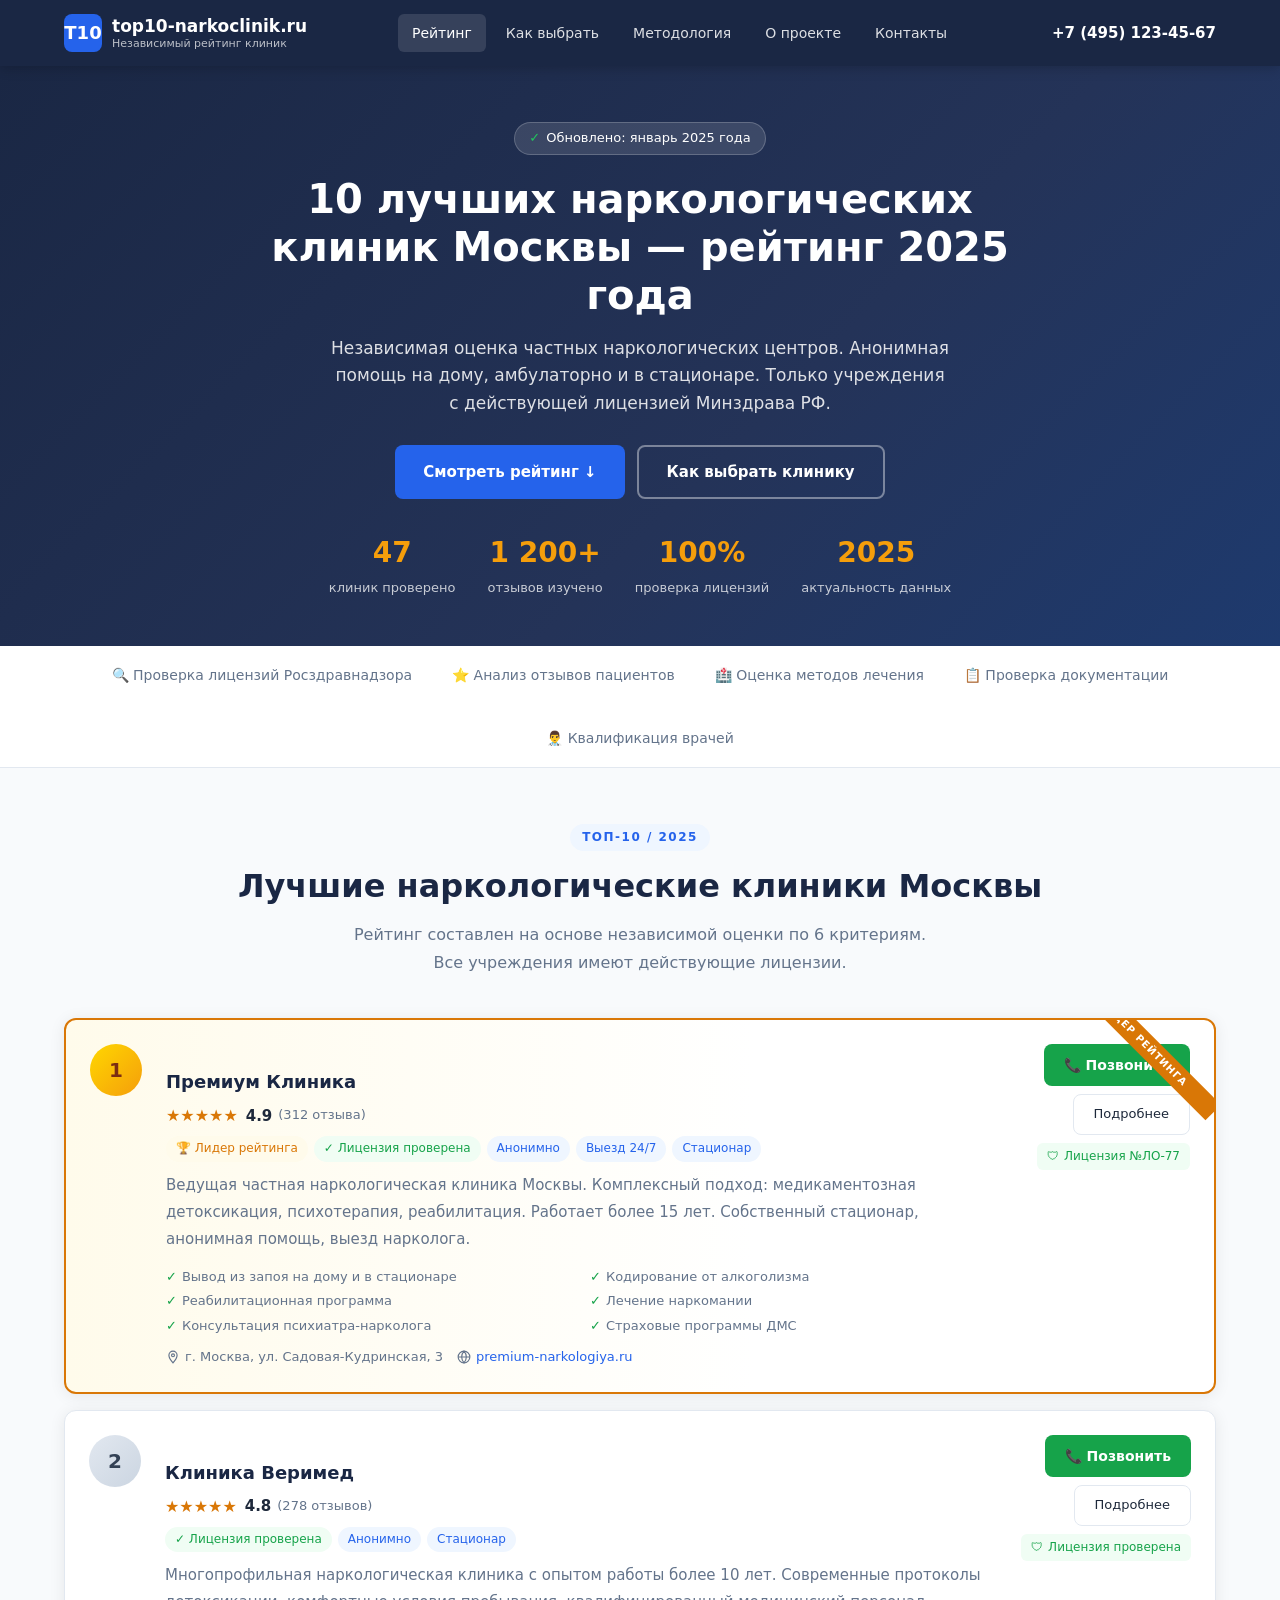
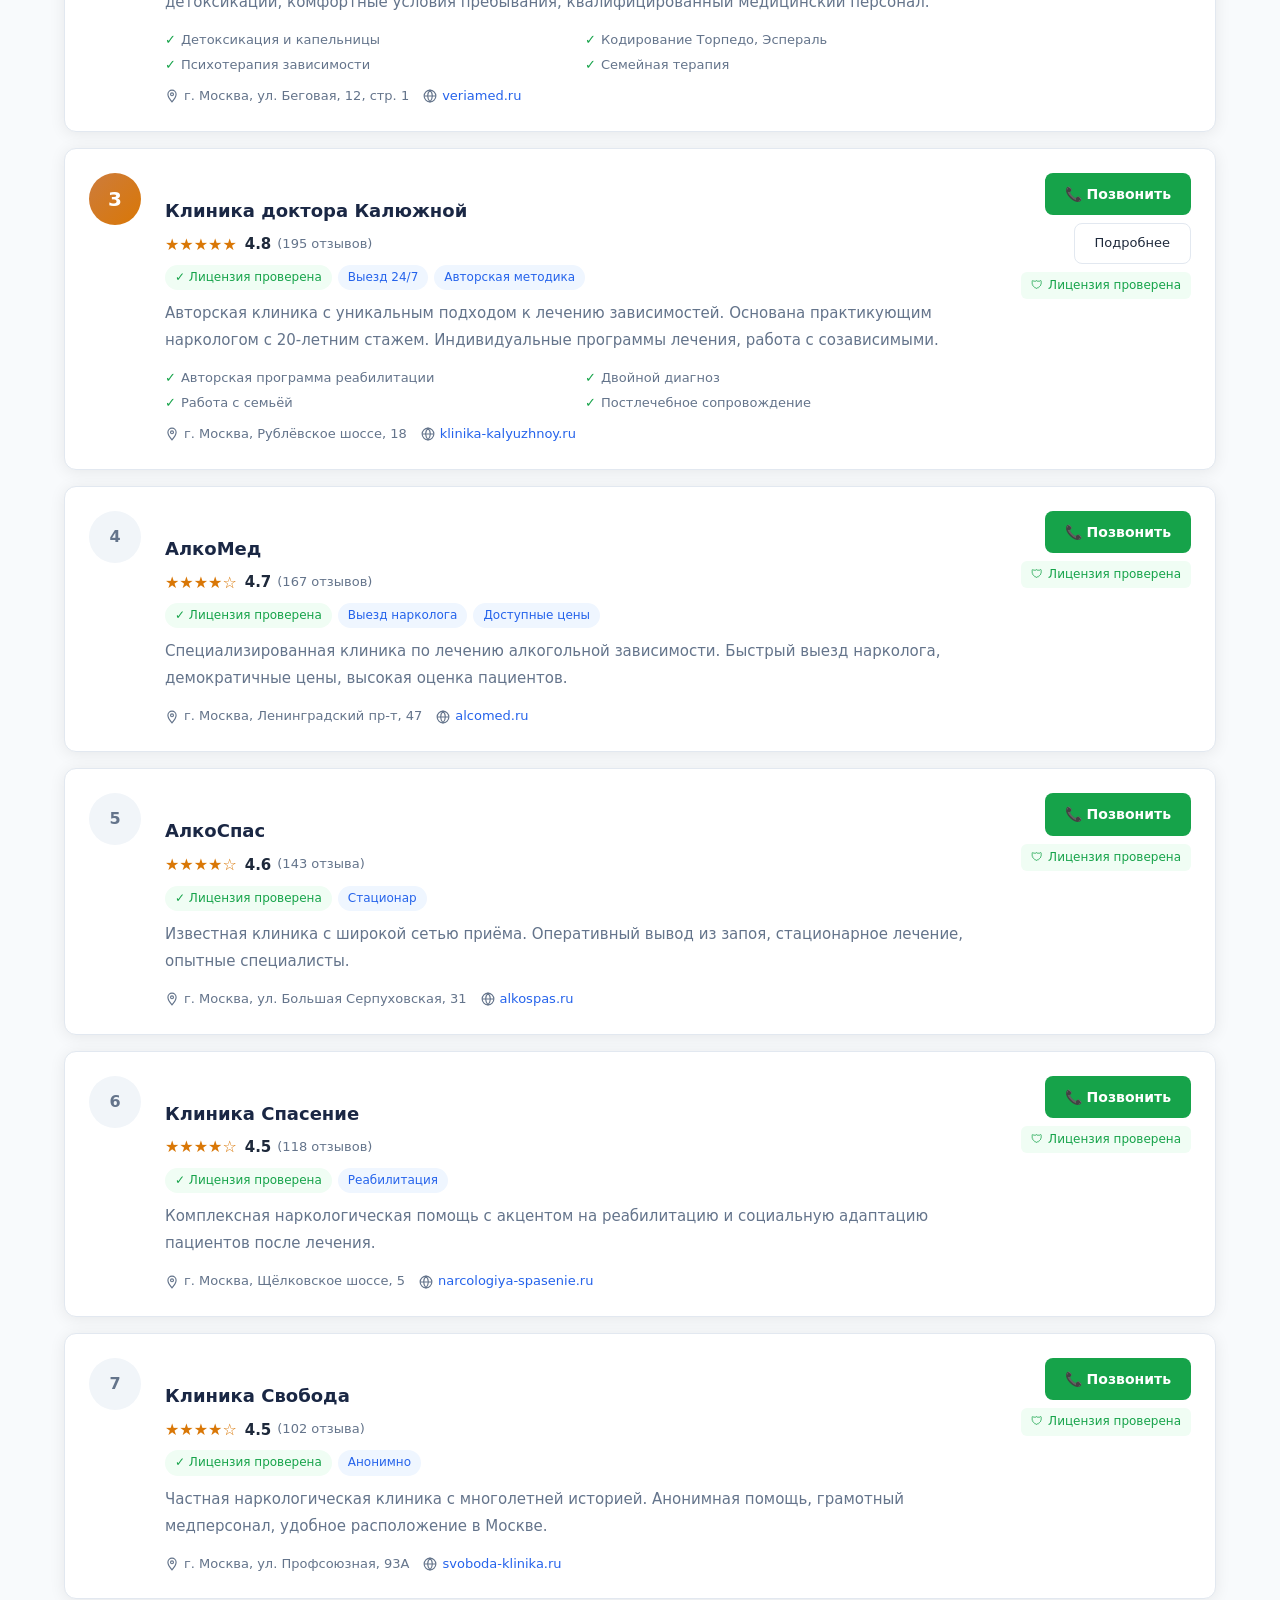
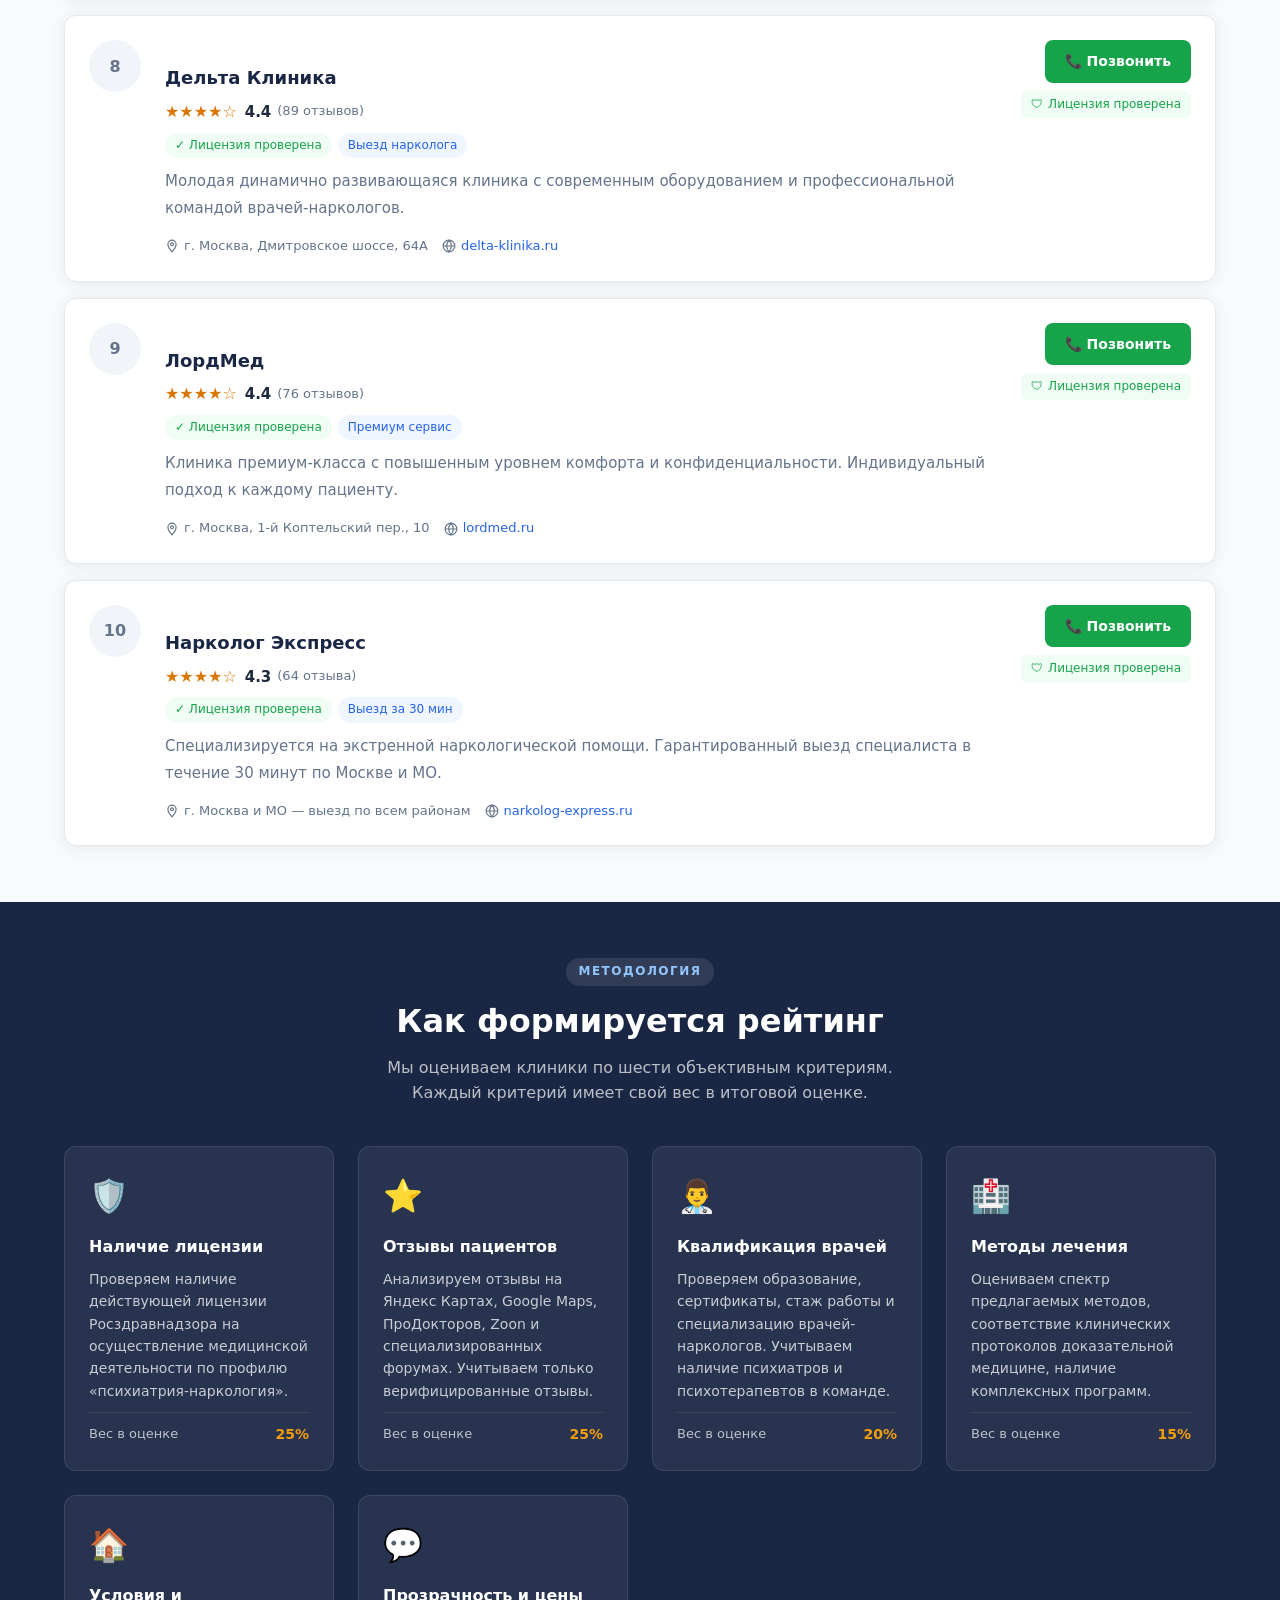
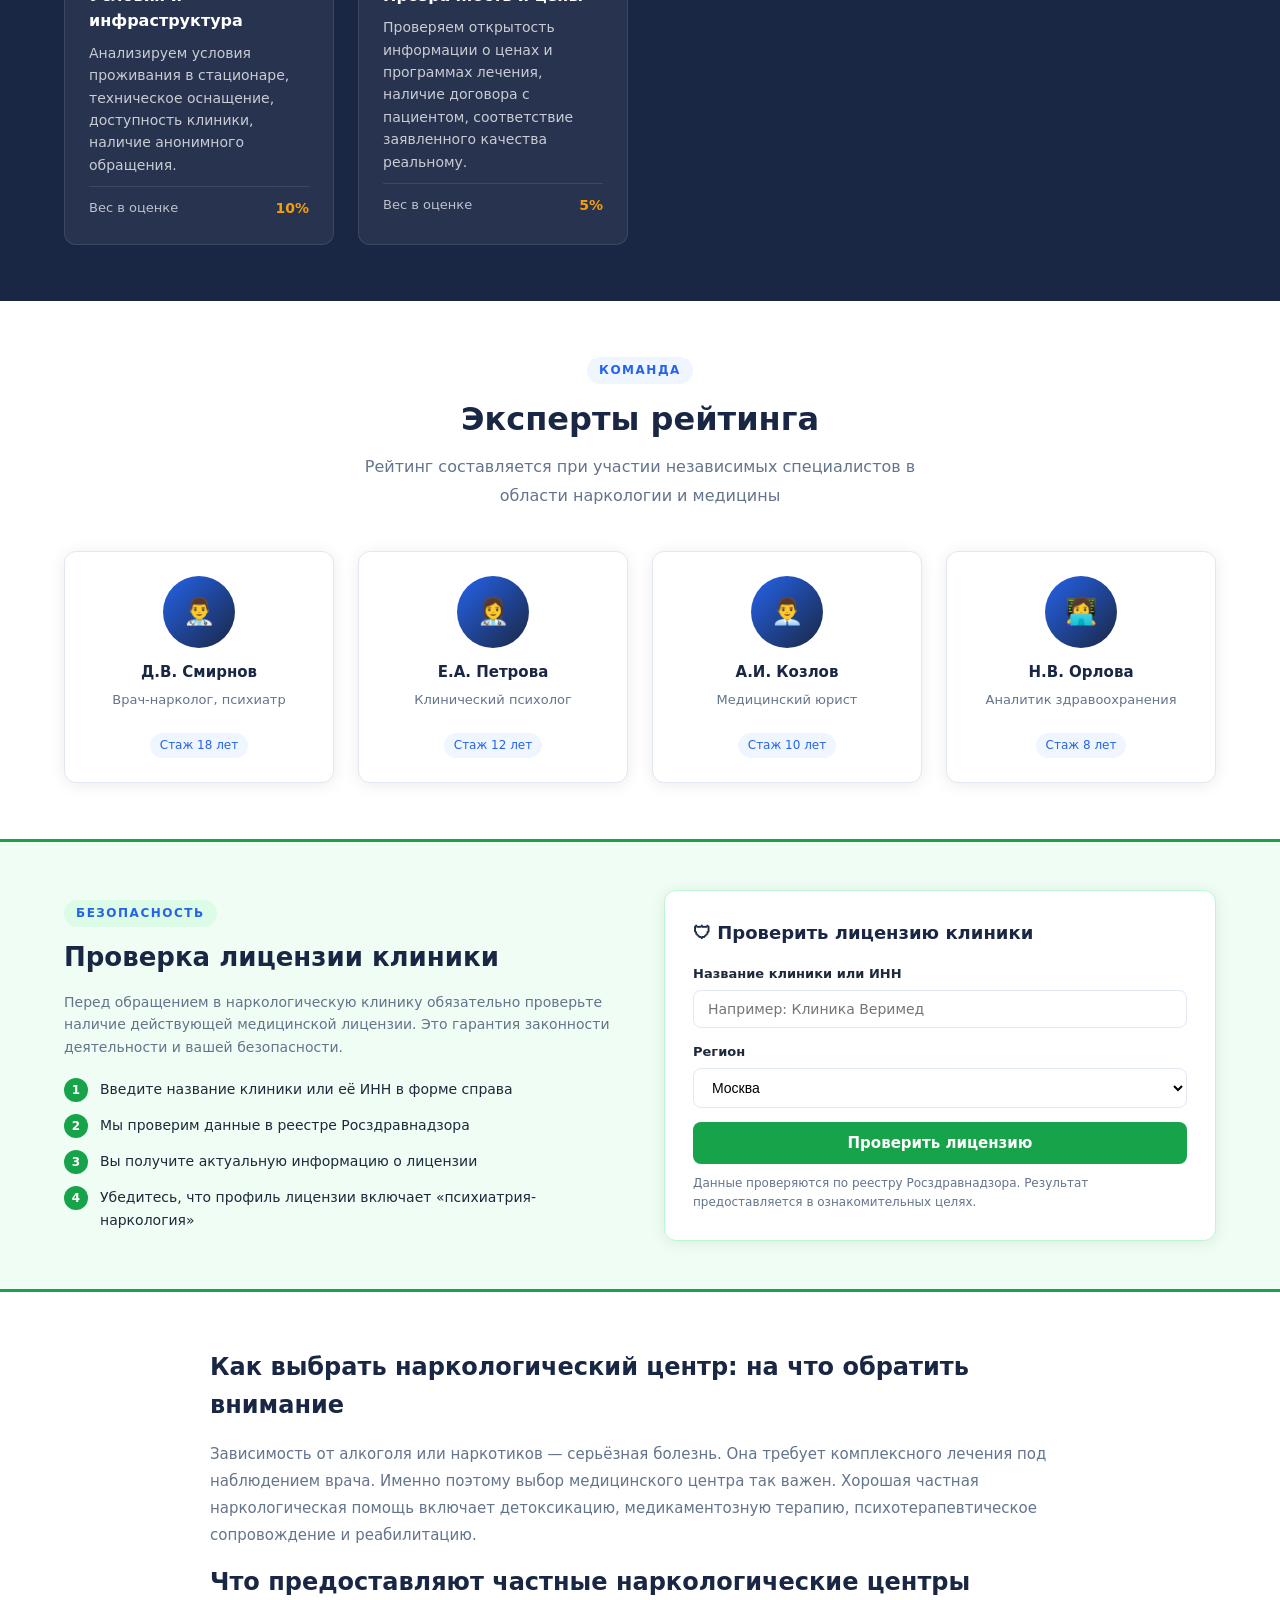
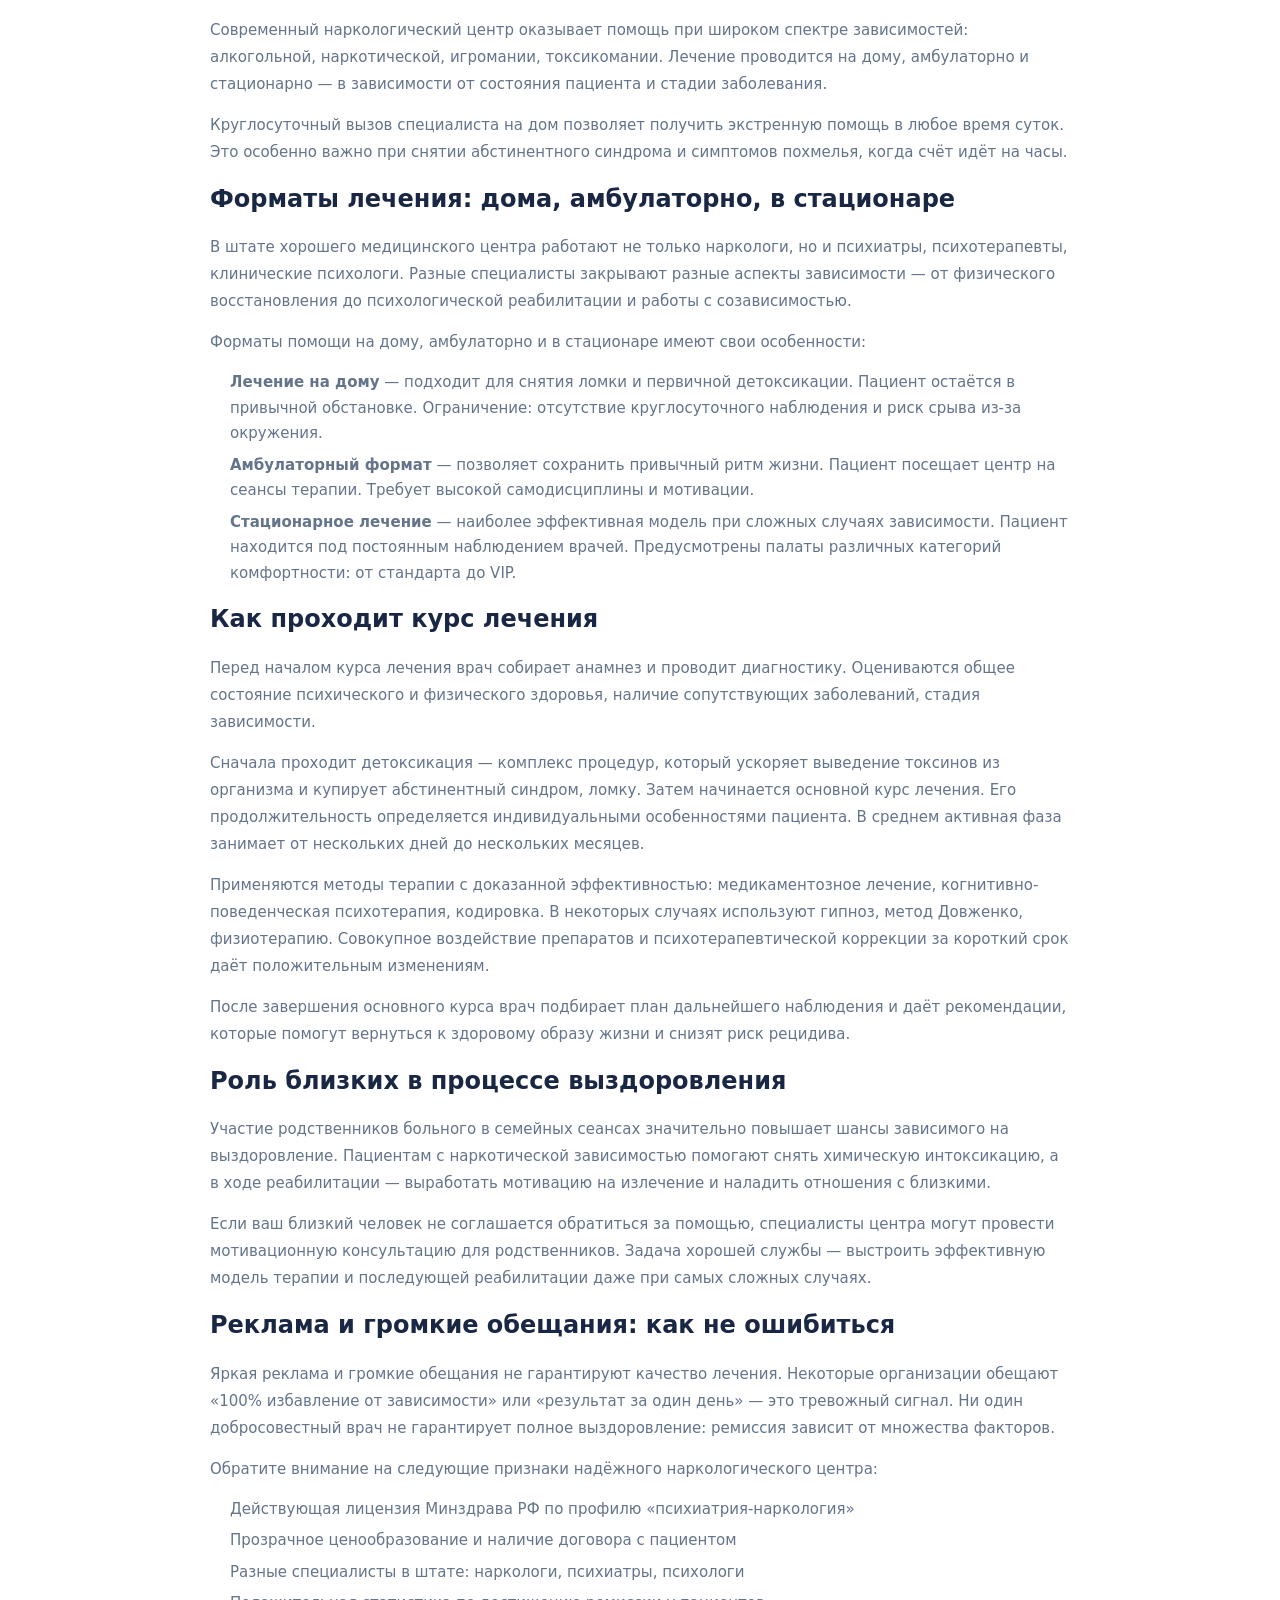
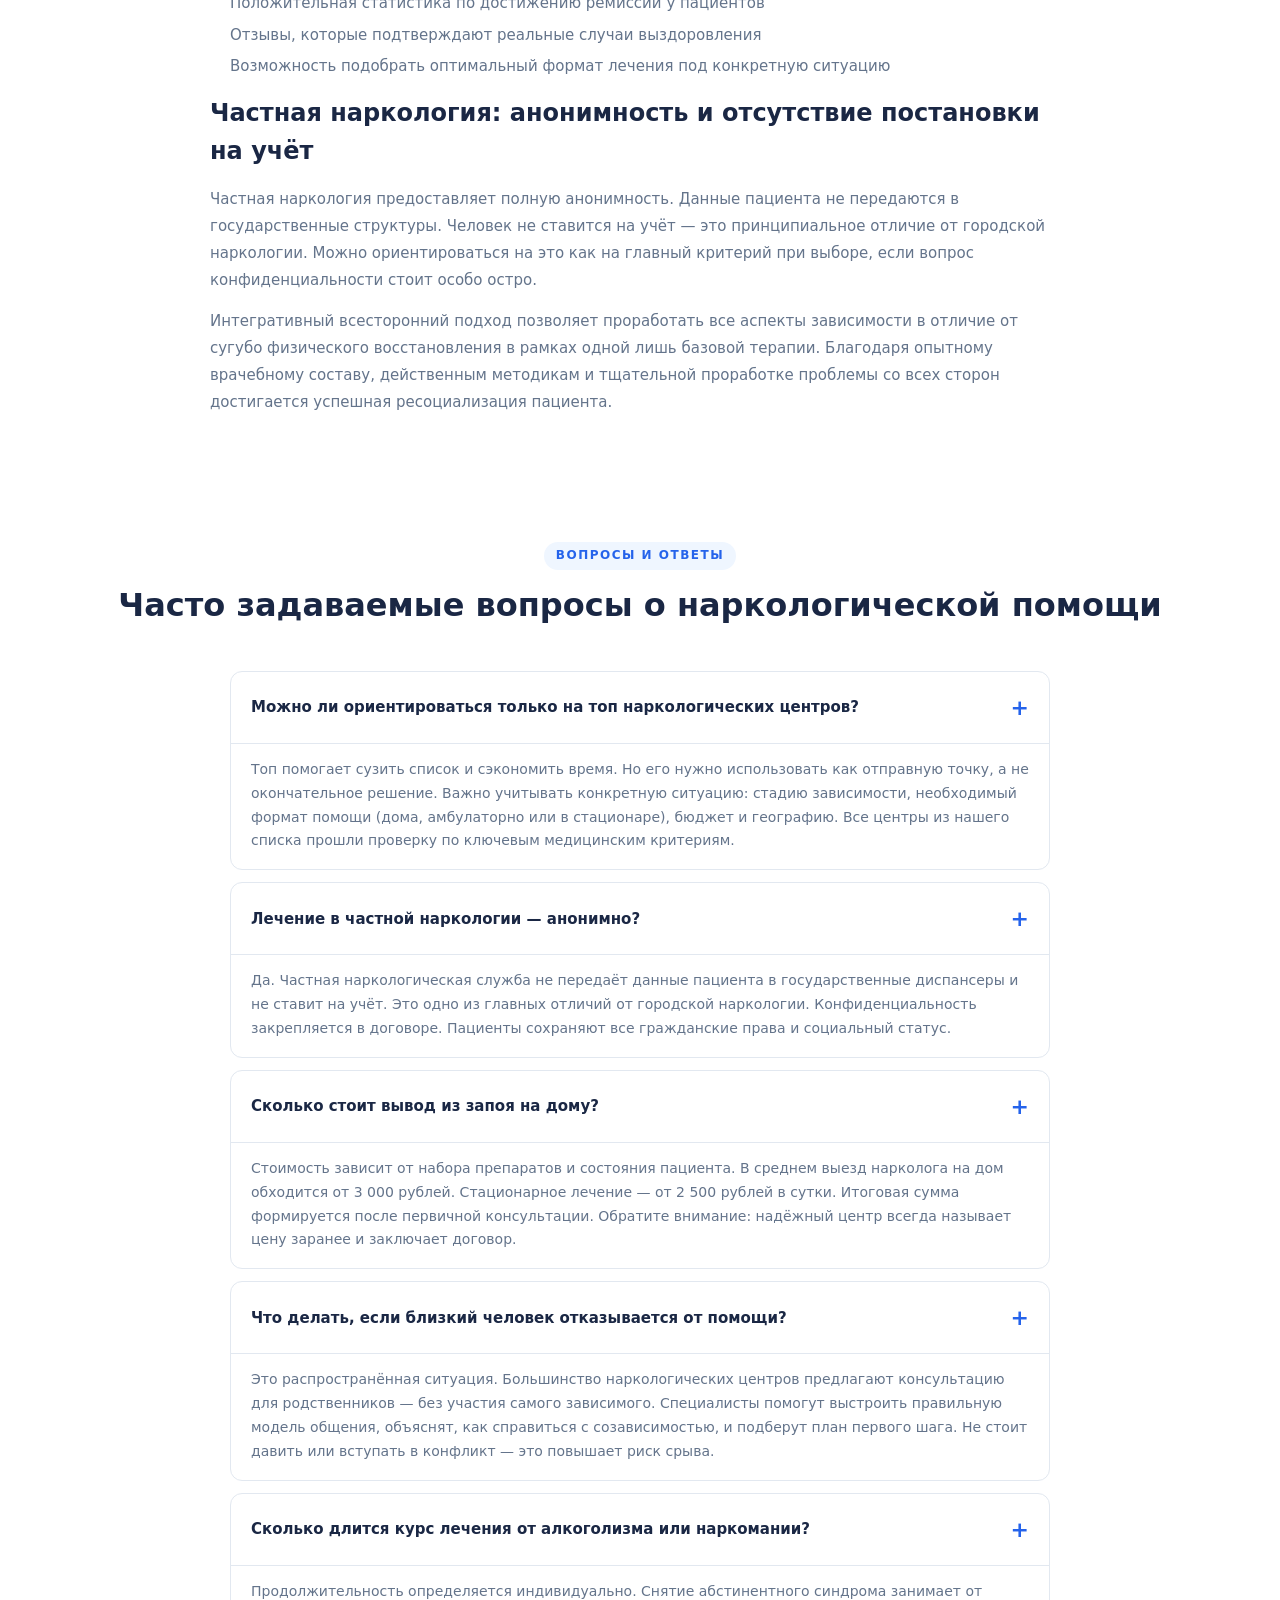
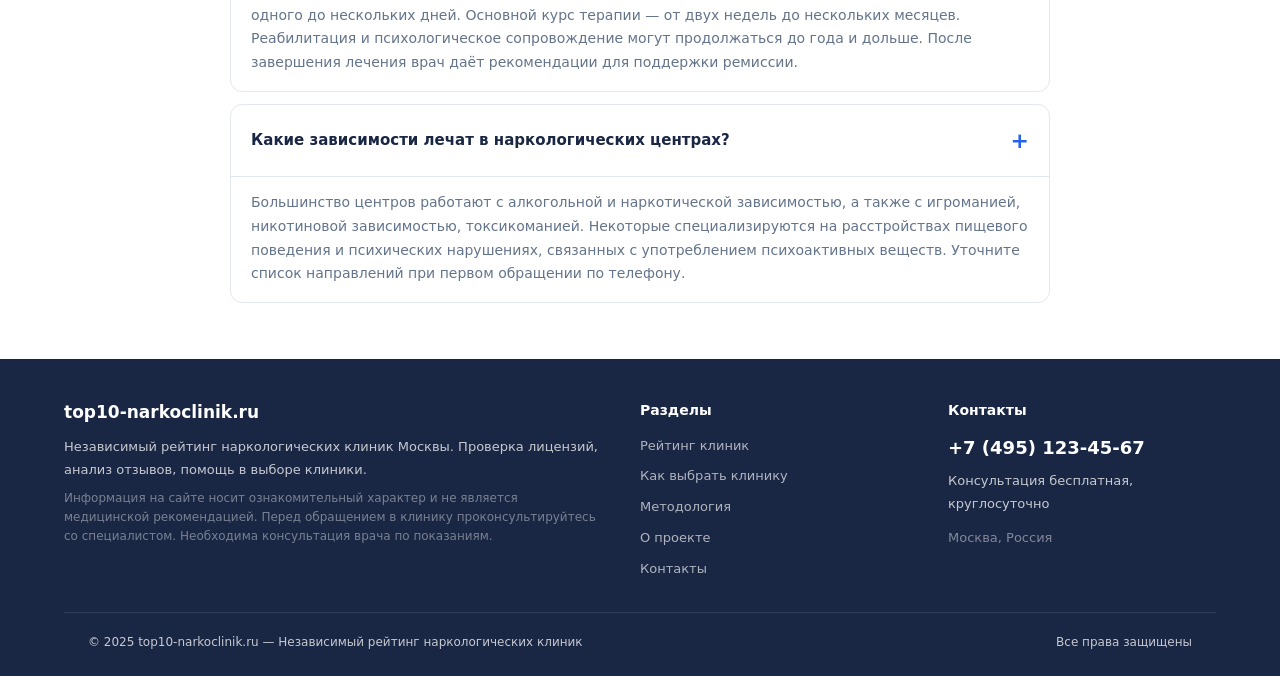
==== index.html @ 1f729e46 "first commit" ====
<!DOCTYPE html>
<html lang="ru">
<head>
<meta charset="UTF-8">
<meta name="viewport" content="width=device-width, initial-scale=1.0">
<title>ТОП-10 лучших наркологических клиник Москвы 2025 — рейтинг, цены, отзывы, телефоны</title>
<meta name="description" content="Клиник Москвы для лечения зависимости — в нашем топе только проверенные наркологические центры 2025 года. Рейтинг с ценами, адресами, отзывами пациентов. Анонимная помощь круглосуточно.">
<meta name="keywords" content="лучшие наркологические клиники, рейтинг наркологических клиник, лучшие клиники лечения алкоголизма, лучшие частные наркологии, лучшие реабилитационные центры">
<link rel="canonical" href="https://top10-narkoclinik.ru/">
<link rel="stylesheet" href="./style/style.css">
<script type="application/ld+json">
{
  "@context": "https://schema.org",
  "@type": "ItemList",
  "name": "ТОП-10 наркологических клиник Москвы",
  "description": "Независимый рейтинг лучших наркологических клиник Москвы 2025 года",
  "numberOfItems": 10,
  "itemListElement": [
    {"@type": "ListItem","position": 1,"name": "Премиум Клиника","url": "https://top10-narkoclinik.ru/"},
    {"@type": "ListItem","position": 2,"name": "Клиника Веримед","url": "https://veriamed.ru/"},
    {"@type": "ListItem","position": 3,"name": "Клиника доктора Калюжной","url": "https://top10-narkoclinik.ru/"}
  ]
}
</script>
<style>
  :root {
    --navy: #1a2744;
    --navy-light: #243358;
    --blue: #2563eb;
    --blue-light: #3b82f6;
    --accent: #16a34a;
    --accent-light: #22c55e;
    --gold: #d97706;
    --gold-light: #f59e0b;
    --bg: #f8fafc;
    --bg-card: #ffffff;
    --text: #1e293b;
    --text-muted: #64748b;
    --border: #e2e8f0;
    --radius: 12px;
    --shadow: 0 2px 16px rgba(0,0,0,0.08);
    --shadow-hover: 0 8px 32px rgba(37,99,235,0.15);
  }
  *, *::before, *::after { box-sizing: border-box; margin: 0; padding: 0; }
  html { scroll-behavior: smooth; }
  body { font-family: 'Segoe UI', system-ui, -apple-system, sans-serif; background: var(--bg); color: var(--text); line-height: 1.6; }

  /* HEADER */
  header { background: var(--navy); color: #fff; padding: 0; position: sticky; top: 0; z-index: 100; box-shadow: 0 2px 12px rgba(0,0,0,0.2); }
  .header-top { display: flex; align-items: center; justify-content: space-between; padding: 14px 24px; max-width: 1200px; margin: 0 auto; }
  .logo { display: flex; align-items: center; gap: 10px; text-decoration: none; color: #fff; }
  .logo-icon { width: 38px; height: 38px; background: var(--blue); border-radius: 8px; display: flex; align-items: center; justify-content: center; font-weight: 800; font-size: 18px; }
  .logo-text { font-size: 17px; font-weight: 700; line-height: 1.2; }
  .logo-text span { display: block; font-size: 11px; font-weight: 400; opacity: 0.7; }
  nav { display: flex; gap: 6px; }
  nav a { color: rgba(255,255,255,0.85); text-decoration: none; padding: 8px 14px; border-radius: 6px; font-size: 14px; transition: background 0.2s; }
  nav a:hover, nav a.active { background: rgba(255,255,255,0.12); color: #fff; }
  .header-phone { color: #fff; font-weight: 600; font-size: 15px; text-decoration: none; }
  .header-phone:hover { color: var(--gold-light); }

  /* HERO */
  .hero { background: linear-gradient(135deg, var(--navy) 0%, var(--navy-light) 60%, #1e3a6e 100%); color: #fff; padding: 56px 24px 48px; text-align: center; }
  .hero-inner { max-width: 820px; margin: 0 auto; }
  .hero-badge { display: inline-flex; align-items: center; gap: 6px; background: rgba(255,255,255,0.12); border: 1px solid rgba(255,255,255,0.2); border-radius: 20px; padding: 5px 14px; font-size: 13px; margin-bottom: 20px; }
  .hero-badge::before { content: '✓'; color: var(--accent-light); font-weight: 700; }
  h1 { font-size: clamp(24px, 4vw, 40px); font-weight: 800; line-height: 1.2; margin-bottom: 16px; }
  .hero-sub { font-size: 17px; opacity: 0.85; max-width: 620px; margin: 0 auto 28px; }
  .hero-stats { display: flex; justify-content: center; gap: 32px; flex-wrap: wrap; margin-top: 32px; }
  .hero-stat { text-align: center; }
  .hero-stat strong { display: block; font-size: 28px; font-weight: 800; color: var(--gold-light); }
  .hero-stat span { font-size: 13px; opacity: 0.75; }
  .btn { display: inline-flex; align-items: center; gap: 8px; padding: 13px 28px; border-radius: 8px; font-weight: 600; font-size: 15px; text-decoration: none; transition: all 0.2s; cursor: pointer; border: none; }
  .btn-primary { background: var(--blue); color: #fff; }
  .btn-primary:hover { background: var(--blue-light); transform: translateY(-1px); box-shadow: var(--shadow-hover); }
  .btn-outline { background: transparent; color: #fff; border: 2px solid rgba(255,255,255,0.4); }
  .btn-outline:hover { border-color: #fff; background: rgba(255,255,255,0.08); }

  /* CONTAINER */
  .container { max-width: 1200px; margin: 0 auto; padding: 0 24px; }

  /* METHODOLOGY STRIP */
  .method-strip { background: #fff; border-bottom: 1px solid var(--border); padding: 18px 0; }
  .method-items { display: flex; justify-content: center; gap: 40px; flex-wrap: wrap; }
  .method-item { display: flex; align-items: center; gap: 10px; font-size: 14px; color: var(--text-muted); }
  .method-item i { font-size: 20px; }

  /* SECTION TITLES */
  .section { padding: 56px 0; }
  .section-header { text-align: center; margin-bottom: 40px; }
  .section-header h2 { font-size: clamp(22px, 3vw, 32px); font-weight: 800; color: var(--navy); margin-bottom: 8px; }
  .section-header p { color: var(--text-muted); font-size: 16px; max-width: 580px; margin: 0 auto; }
  .eyebrow { display: inline-block; font-size: 12px; font-weight: 700; text-transform: uppercase; letter-spacing: 1.5px; color: var(--blue); background: #eff6ff; padding: 4px 12px; border-radius: 20px; margin-bottom: 10px; }

  /* RATING CARDS */
  .rating-list { display: flex; flex-direction: column; gap: 16px; }
  .clinic-card { background: var(--bg-card); border: 1px solid var(--border); border-radius: var(--radius); padding: 24px; display: grid; grid-template-columns: 56px 1fr auto; gap: 20px; align-items: start; box-shadow: var(--shadow); transition: all 0.25s; position: relative; overflow: hidden; }
  .clinic-card:hover { box-shadow: var(--shadow-hover); transform: translateY(-2px); border-color: #bfdbfe; }
  .clinic-card.top1 { border-color: var(--gold); border-width: 2px; background: linear-gradient(to right, #fffbeb 0%, #fff 60%); }
  .clinic-card.top1::before { content: 'ЛИДЕР РЕЙТИНГА'; position: absolute; top: 12px; right: -28px; background: var(--gold); color: #fff; font-size: 10px; font-weight: 700; padding: 3px 40px; transform: rotate(45deg); letter-spacing: 1px; }
  .rank-badge { width: 52px; height: 52px; border-radius: 50%; display: flex; align-items: center; justify-content: center; font-size: 20px; font-weight: 800; flex-shrink: 0; }
  .rank-1 { background: linear-gradient(135deg, #ffd700, #f59e0b); color: #7c2d12; }
  .rank-2 { background: linear-gradient(135deg, #e2e8f0, #cbd5e1); color: #334155; }
  .rank-3 { background: linear-gradient(135deg, #cd7c3c, #d97706); color: #fff; }
  .rank-other { background: #f1f5f9; color: var(--text-muted); font-size: 16px; }
  .clinic-info h3 { font-size: 18px; font-weight: 700; color: var(--navy); margin-bottom: 6px; }
  .clinic-info h3 a { color: inherit; text-decoration: none; }
  .clinic-info h3 a:hover { color: var(--blue); }
  .stars { display: flex; gap: 2px; align-items: center; margin-bottom: 8px; }
  .stars .s { color: var(--gold); font-size: 16px; }
  .stars .score { font-weight: 700; font-size: 15px; color: var(--text); margin-left: 6px; }
  .stars .cnt { font-size: 13px; color: var(--text-muted); margin-left: 4px; }
  .tags { display: flex; flex-wrap: wrap; gap: 6px; margin-bottom: 10px; }
  .tag { font-size: 12px; padding: 3px 10px; border-radius: 20px; background: #eff6ff; color: var(--blue); font-weight: 500; }
  .tag.green { background: #f0fdf4; color: var(--accent); }
  .tag.gold { background: #fffbeb; color: var(--gold); }
  .clinic-desc { font-size: 14px; color: var(--text-muted); line-height: 1.6; }
  .clinic-features { display: grid; grid-template-columns: 1fr 1fr; gap: 4px; margin-top: 10px; }
  .clinic-feature { font-size: 13px; color: var(--text-muted); display: flex; align-items: center; gap: 5px; }
  .clinic-feature::before { content: '✓'; color: var(--accent); font-weight: 700; flex-shrink: 0; }
  .clinic-meta { display: flex; flex-wrap: wrap; gap: 14px; margin-top: 10px; }
  .clinic-meta-item { display: flex; align-items: center; gap: 5px; font-size: 13px; color: var(--text-muted); }
  .clinic-meta-item svg { flex-shrink: 0; }
  .clinic-meta-item a { color: var(--blue); text-decoration: none; font-weight: 500; }
  .clinic-meta-item a:hover { text-decoration: underline; }
  .clinic-actions { display: flex; flex-direction: column; gap: 8px; align-items: flex-end; min-width: 160px; }
  .btn-call { background: var(--accent); color: #fff; padding: 10px 20px; border-radius: 8px; font-size: 14px; font-weight: 600; text-decoration: none; text-align: center; transition: background 0.2s; }
  .btn-call:hover { background: #15803d; }
  .btn-detail { background: transparent; border: 1px solid var(--border); color: var(--text); padding: 9px 20px; border-radius: 8px; font-size: 13px; text-decoration: none; text-align: center; transition: all 0.2s; }
  .btn-detail:hover { border-color: var(--blue); color: var(--blue); }
  .license-badge { display: flex; align-items: center; gap: 5px; font-size: 12px; color: var(--accent); background: #f0fdf4; padding: 4px 10px; border-radius: 6px; font-weight: 500; }
  .license-badge::before { content: '🛡'; }

  /* METHODOLOGY */
  .method-section { background: var(--navy); color: #fff; padding: 56px 0; }
  .method-grid { display: grid; grid-template-columns: repeat(auto-fit, minmax(220px, 1fr)); gap: 24px; margin-top: 40px; }
  .method-card { background: rgba(255,255,255,0.06); border: 1px solid rgba(255,255,255,0.1); border-radius: var(--radius); padding: 24px; }
  .method-card .icon { font-size: 32px; margin-bottom: 12px; }
  .method-card h4 { font-size: 16px; font-weight: 700; margin-bottom: 8px; }
  .method-card p { font-size: 14px; opacity: 0.75; line-height: 1.6; }
  .method-score { display: flex; justify-content: space-between; align-items: center; margin-top: 10px; padding-top: 10px; border-top: 1px solid rgba(255,255,255,0.1); }
  .method-score span { font-size: 13px; opacity: 0.7; }
  .method-score strong { color: var(--gold-light); }

  /* EXPERTS */
  .experts-grid { display: grid; grid-template-columns: repeat(auto-fit, minmax(200px, 1fr)); gap: 24px; }
  .expert-card { background: #fff; border: 1px solid var(--border); border-radius: var(--radius); padding: 24px; text-align: center; box-shadow: var(--shadow); }
  .expert-avatar { width: 72px; height: 72px; border-radius: 50%; background: linear-gradient(135deg, var(--blue), var(--navy)); display: flex; align-items: center; justify-content: center; font-size: 26px; margin: 0 auto 12px; }
  .expert-card h4 { font-size: 15px; font-weight: 700; color: var(--navy); margin-bottom: 4px; }
  .expert-card p { font-size: 13px; color: var(--text-muted); }
  .expert-card .exp-tag { font-size: 12px; background: #eff6ff; color: var(--blue); padding: 3px 10px; border-radius: 20px; display: inline-block; margin-top: 8px; }

  /* LICENSE CHECK */
  .license-section { background: #f0fdf4; border-top: 3px solid var(--accent); border-bottom: 3px solid var(--accent); padding: 48px 0; }
  .license-inner { display: grid; grid-template-columns: 1fr 1fr; gap: 48px; align-items: center; }
  .license-text h2 { font-size: 26px; font-weight: 800; color: var(--navy); margin-bottom: 12px; }
  .license-text p { color: var(--text-muted); margin-bottom: 20px; }
  .license-steps { list-style: none; display: flex; flex-direction: column; gap: 12px; }
  .license-steps li { display: flex; align-items: flex-start; gap: 12px; font-size: 14px; }
  .license-steps li::before { content: attr(data-n); background: var(--accent); color: #fff; width: 24px; height: 24px; border-radius: 50%; display: flex; align-items: center; justify-content: center; font-size: 12px; font-weight: 700; flex-shrink: 0; }
  .license-form { background: #fff; border: 1px solid #bbf7d0; border-radius: var(--radius); padding: 28px; box-shadow: var(--shadow); }
  .license-form h3 { font-size: 18px; font-weight: 700; color: var(--navy); margin-bottom: 16px; }
  .form-group { margin-bottom: 14px; }
  .form-group label { display: block; font-size: 13px; font-weight: 600; color: var(--text); margin-bottom: 5px; }
  .form-group input, .form-group select { width: 100%; padding: 10px 14px; border: 1px solid var(--border); border-radius: 8px; font-size: 14px; outline: none; transition: border-color 0.2s; }
  .form-group input:focus, .form-group select:focus { border-color: var(--blue); }
  .btn-green { background: var(--accent); color: #fff; width: 100%; padding: 12px; border-radius: 8px; font-size: 15px; font-weight: 600; border: none; cursor: pointer; transition: background 0.2s; }
  .btn-green:hover { background: #15803d; }

  /* SEO TEXT */
  .seo-section { padding: 56px 0; background: #fff; }
  .seo-inner { max-width: 860px; margin: 0 auto; }
  .seo-inner h2 { font-size: 24px; font-weight: 800; color: var(--navy); margin-bottom: 16px; }
  .seo-inner h3 { font-size: 18px; font-weight: 700; color: var(--navy); margin: 24px 0 10px; }
  .seo-inner p { font-size: 15px; color: var(--text-muted); margin-bottom: 14px; line-height: 1.8; }
  .seo-inner ul { padding-left: 20px; margin-bottom: 14px; }
  .seo-inner ul li { font-size: 15px; color: var(--text-muted); margin-bottom: 6px; line-height: 1.7; }

  /* FAQ */
  .faq-list { max-width: 820px; margin: 0 auto; display: flex; flex-direction: column; gap: 12px; }
  .faq-item { background: #fff; border: 1px solid var(--border); border-radius: var(--radius); overflow: hidden; }
  .faq-q { padding: 18px 20px; font-weight: 600; font-size: 15px; cursor: pointer; display: flex; justify-content: space-between; align-items: center; color: var(--navy); }
  .faq-q::after { content: '+'; font-size: 22px; color: var(--blue); transition: transform 0.2s; }
  .faq-a { padding: 0 20px 16px; font-size: 14px; color: var(--text-muted); line-height: 1.7; border-top: 1px solid var(--border); margin-top: 0; padding-top: 14px; }

  /* FOOTER */
  footer { background: var(--navy); color: rgba(255,255,255,0.75); padding: 40px 0 24px; }
  .footer-inner { display: grid; grid-template-columns: 2fr 1fr 1fr; gap: 40px; margin-bottom: 32px; }
  .footer-logo { color: #fff; font-size: 17px; font-weight: 700; margin-bottom: 10px; }
  footer p { font-size: 13px; line-height: 1.7; }
  footer h4 { color: #fff; font-size: 14px; font-weight: 700; margin-bottom: 12px; }
  footer ul { list-style: none; display: flex; flex-direction: column; gap: 8px; }
  footer ul li a { color: rgba(255,255,255,0.65); text-decoration: none; font-size: 13px; }
  footer ul li a:hover { color: #fff; }
  .footer-bottom { border-top: 1px solid rgba(255,255,255,0.1); padding-top: 20px; display: flex; justify-content: space-between; align-items: center; font-size: 12px; flex-wrap: wrap; gap: 8px; }
  .footer-phone { color: #fff; font-size: 18px; font-weight: 700; text-decoration: none; }
  .disclaimer { font-size: 12px; opacity: 0.55; margin-top: 8px; max-width: 560px; line-height: 1.6; }

  @media (max-width: 900px) {
    .clinic-card { grid-template-columns: 48px 1fr; }
    .clinic-actions { flex-direction: row; min-width: auto; grid-column: 1 / -1; }
    .license-inner { grid-template-columns: 1fr; }
    .footer-inner { grid-template-columns: 1fr 1fr; }
    nav { display: none; }
  }
  @media (max-width: 600px) {
    .clinic-features { grid-template-columns: 1fr; }
    .footer-inner { grid-template-columns: 1fr; }
    .hero-stats { gap: 20px; }
  }
</style>
</head>
<body>

<header>
  <div class="header-top">
    <a href="index.html" class="logo">
      <div class="logo-icon">Т10</div>
      <div class="logo-text">top10-narkoclinik.ru <span>Независимый рейтинг клиник</span></div>
    </a>
    <nav>
      <a href="index.html" class="active">Рейтинг</a>
      <a href="kak-vybrat.html">Как выбрать</a>
      <a href="metodologiya.html">Методология</a>
      <a href="o-proekte.html">О проекте</a>
      <a href="kontakty.html">Контакты</a>
    </nav>
    <a href="tel:+74951234567" class="header-phone">+7 (495) 123-45-67</a>
  </div>
</header>

<section class="hero">
  <div class="hero-inner">
    <div class="hero-badge">Обновлено: январь 2025 года</div>
    <h1>10 лучших наркологических клиник Москвы — рейтинг 2025 года</h1>
    <p class="hero-sub">Независимая оценка частных наркологических центров. Анонимная помощь на дому, амбулаторно и в стационаре. Только учреждения с действующей лицензией Минздрава РФ.</p>
    <div style="display:flex;gap:12px;justify-content:center;flex-wrap:wrap;margin-top:8px;">
      <a href="#rating" class="btn btn-primary">Смотреть рейтинг ↓</a>
      <a href="kak-vybrat.html" class="btn btn-outline">Как выбрать клинику</a>
    </div>
    <div class="hero-stats">
      <div class="hero-stat"><strong>47</strong><span>клиник проверено</span></div>
      <div class="hero-stat"><strong>1 200+</strong><span>отзывов изучено</span></div>
      <div class="hero-stat"><strong>100%</strong><span>проверка лицензий</span></div>
      <div class="hero-stat"><strong>2025</strong><span>актуальность данных</span></div>
    </div>
  </div>
</section>

<div class="method-strip">
  <div class="container">
    <div class="method-items">
      <div class="method-item">🔍 Проверка лицензий Росздравнадзора</div>
      <div class="method-item">⭐ Анализ отзывов пациентов</div>
      <div class="method-item">🏥 Оценка методов лечения</div>
      <div class="method-item">📋 Проверка документации</div>
      <div class="method-item">👨‍⚕️ Квалификация врачей</div>
    </div>
  </div>
</div>

<!-- RATING -->
<section class="section" id="rating">
  <div class="container">
    <div class="section-header">
      <span class="eyebrow">ТОП-10 / 2025</span>
      <h2>Лучшие наркологические клиники Москвы</h2>
      <p>Рейтинг составлен на основе независимой оценки по 6 критериям. Все учреждения имеют действующие лицензии.</p>
    </div>

    <div class="rating-list">

      <!-- #1 ПРЕМИУМ -->
      <div class="clinic-card top1" itemscope itemtype="https://schema.org/MedicalOrganization">
        <div class="rank-badge rank-1">1</div>
        <div class="clinic-info">
          <h3 itemprop="name"><a href="#">Премиум Клиника</a></h3>
          <div class="stars">
            <span class="s">★★★★★</span>
            <span class="score" itemprop="ratingValue">4.9</span>
            <span class="cnt">(312 отзыва)</span>
          </div>
          <div class="tags">
            <span class="tag gold">🏆 Лидер рейтинга</span>
            <span class="tag green">✓ Лицензия проверена</span>
            <span class="tag">Анонимно</span>
            <span class="tag">Выезд 24/7</span>
            <span class="tag">Стационар</span>
          </div>
          <p class="clinic-desc" itemprop="description">Ведущая частная наркологическая клиника Москвы. Комплексный подход: медикаментозная детоксикация, психотерапия, реабилитация. Работает более 15 лет. Собственный стационар, анонимная помощь, выезд нарколога.</p>
          <div class="clinic-features">
            <span class="clinic-feature">Вывод из запоя на дому и в стационаре</span>
            <span class="clinic-feature">Кодирование от алкоголизма</span>
            <span class="clinic-feature">Реабилитационная программа</span>
            <span class="clinic-feature">Лечение наркомании</span>
            <span class="clinic-feature">Консультация психиатра-нарколога</span>
            <span class="clinic-feature">Страховые программы ДМС</span>
          </div>
          <div class="clinic-meta">
            <span class="clinic-meta-item">
              <svg width="14" height="14" fill="none" stroke="currentColor" stroke-width="2" viewBox="0 0 24 24"><path d="M12 2C8.13 2 5 5.13 5 9c0 5.25 7 13 7 13s7-7.75 7-13c0-3.87-3.13-7-7-7zm0 9.5c-1.38 0-2.5-1.12-2.5-2.5S10.62 6.5 12 6.5s2.5 1.12 2.5 2.5S13.38 11.5 12 11.5z"/></svg>
              г. Москва, ул. Садовая-Кудринская, 3
            </span>
            <span class="clinic-meta-item">
              <svg width="14" height="14" fill="none" stroke="currentColor" stroke-width="2" viewBox="0 0 24 24"><circle cx="12" cy="12" r="10"/><path d="M2 12h20M12 2a15.3 15.3 0 0 1 4 10 15.3 15.3 0 0 1-4 10 15.3 15.3 0 0 1-4-10A15.3 15.3 0 0 1 12 2z"/></svg>
              <a href="https://premium-narkologiya.ru" target="_blank" rel="nofollow">premium-narkologiya.ru</a>
            </span>
          </div>
        </div>
        <div class="clinic-actions">
          <a href="tel:+74951234567" class="btn-call">📞 Позвонить</a>
          <a href="#" class="btn-detail">Подробнее</a>
          <div class="license-badge">Лицензия №ЛО-77</div>
        </div>
      </div>

      <!-- #2 ВЕРИМЕД -->
      <div class="clinic-card">
        <div class="rank-badge rank-2">2</div>
        <div class="clinic-info">
          <h3 itemprop="name"><a href="https://veriamed.ru" target="_blank" rel="nofollow">Клиника Веримед</a></h3>
          <div class="stars">
            <span class="s">★★★★★</span>
            <span class="score">4.8</span>
            <span class="cnt">(278 отзывов)</span>
          </div>
          <div class="tags">
            <span class="tag green">✓ Лицензия проверена</span>
            <span class="tag">Анонимно</span>
            <span class="tag">Стационар</span>
          </div>
          <p class="clinic-desc">Многопрофильная наркологическая клиника с опытом работы более 10 лет. Современные протоколы детоксикации, комфортные условия пребывания, квалифицированный медицинский персонал.</p>
          <div class="clinic-features">
            <span class="clinic-feature">Детоксикация и капельницы</span>
            <span class="clinic-feature">Кодирование Торпедо, Эспераль</span>
            <span class="clinic-feature">Психотерапия зависимости</span>
            <span class="clinic-feature">Семейная терапия</span>
          </div>
          <div class="clinic-meta">
            <span class="clinic-meta-item">
              <svg width="14" height="14" fill="none" stroke="currentColor" stroke-width="2" viewBox="0 0 24 24"><path d="M12 2C8.13 2 5 5.13 5 9c0 5.25 7 13 7 13s7-7.75 7-13c0-3.87-3.13-7-7-7zm0 9.5c-1.38 0-2.5-1.12-2.5-2.5S10.62 6.5 12 6.5s2.5 1.12 2.5 2.5S13.38 11.5 12 11.5z"/></svg>
              г. Москва, ул. Беговая, 12, стр. 1
            </span>
            <span class="clinic-meta-item">
              <svg width="14" height="14" fill="none" stroke="currentColor" stroke-width="2" viewBox="0 0 24 24"><circle cx="12" cy="12" r="10"/><path d="M2 12h20M12 2a15.3 15.3 0 0 1 4 10 15.3 15.3 0 0 1-4 10 15.3 15.3 0 0 1-4-10A15.3 15.3 0 0 1 12 2z"/></svg>
              <a href="https://veriamed.ru" target="_blank" rel="nofollow">veriamed.ru</a>
            </span>
          </div>
        </div>
        <div class="clinic-actions">
          <a href="tel:+74951234567" class="btn-call">📞 Позвонить</a>
          <a href="#" class="btn-detail">Подробнее</a>
          <div class="license-badge">Лицензия проверена</div>
        </div>
      </div>

      <!-- #3 КАЛЮЖНАЯ -->
      <div class="clinic-card">
        <div class="rank-badge rank-3">3</div>
        <div class="clinic-info">
          <h3><a href="#">Клиника доктора Калюжной</a></h3>
          <div class="stars">
            <span class="s">★★★★★</span>
            <span class="score">4.8</span>
            <span class="cnt">(195 отзывов)</span>
          </div>
          <div class="tags">
            <span class="tag green">✓ Лицензия проверена</span>
            <span class="tag">Выезд 24/7</span>
            <span class="tag">Авторская методика</span>
          </div>
          <p class="clinic-desc">Авторская клиника с уникальным подходом к лечению зависимостей. Основана практикующим наркологом с 20-летним стажем. Индивидуальные программы лечения, работа с созависимыми.</p>
          <div class="clinic-features">
            <span class="clinic-feature">Авторская программа реабилитации</span>
            <span class="clinic-feature">Двойной диагноз</span>
            <span class="clinic-feature">Работа с семьёй</span>
            <span class="clinic-feature">Постлечебное сопровождение</span>
          </div>
          <div class="clinic-meta">
            <span class="clinic-meta-item">
              <svg width="14" height="14" fill="none" stroke="currentColor" stroke-width="2" viewBox="0 0 24 24"><path d="M12 2C8.13 2 5 5.13 5 9c0 5.25 7 13 7 13s7-7.75 7-13c0-3.87-3.13-7-7-7zm0 9.5c-1.38 0-2.5-1.12-2.5-2.5S10.62 6.5 12 6.5s2.5 1.12 2.5 2.5S13.38 11.5 12 11.5z"/></svg>
              г. Москва, Рублёвское шоссе, 18
            </span>
            <span class="clinic-meta-item">
              <svg width="14" height="14" fill="none" stroke="currentColor" stroke-width="2" viewBox="0 0 24 24"><circle cx="12" cy="12" r="10"/><path d="M2 12h20M12 2a15.3 15.3 0 0 1 4 10 15.3 15.3 0 0 1-4 10 15.3 15.3 0 0 1-4-10A15.3 15.3 0 0 1 12 2z"/></svg>
              <a href="https://klinika-kalyuzhnoy.ru" target="_blank" rel="nofollow">klinika-kalyuzhnoy.ru</a>
            </span>
          </div>
        </div>
        <div class="clinic-actions">
          <a href="tel:+74951234567" class="btn-call">📞 Позвонить</a>
          <a href="#" class="btn-detail">Подробнее</a>
          <div class="license-badge">Лицензия проверена</div>
        </div>
      </div>

      <!-- #4 АЛКОМЕД -->
      <div class="clinic-card">
        <div class="rank-badge rank-other">4</div>
        <div class="clinic-info">
          <h3><a href="#">АлкоМед</a></h3>
          <div class="stars">
            <span class="s">★★★★☆</span>
            <span class="score">4.7</span>
            <span class="cnt">(167 отзывов)</span>
          </div>
          <div class="tags">
            <span class="tag green">✓ Лицензия проверена</span>
            <span class="tag">Выезд нарколога</span>
            <span class="tag">Доступные цены</span>
          </div>
          <p class="clinic-desc">Специализированная клиника по лечению алкогольной зависимости. Быстрый выезд нарколога, демократичные цены, высокая оценка пациентов.</p>
          <div class="clinic-meta">
            <span class="clinic-meta-item">
              <svg width="14" height="14" fill="none" stroke="currentColor" stroke-width="2" viewBox="0 0 24 24"><path d="M12 2C8.13 2 5 5.13 5 9c0 5.25 7 13 7 13s7-7.75 7-13c0-3.87-3.13-7-7-7zm0 9.5c-1.38 0-2.5-1.12-2.5-2.5S10.62 6.5 12 6.5s2.5 1.12 2.5 2.5S13.38 11.5 12 11.5z"/></svg>
              г. Москва, Ленинградский пр-т, 47
            </span>
            <span class="clinic-meta-item">
              <svg width="14" height="14" fill="none" stroke="currentColor" stroke-width="2" viewBox="0 0 24 24"><circle cx="12" cy="12" r="10"/><path d="M2 12h20M12 2a15.3 15.3 0 0 1 4 10 15.3 15.3 0 0 1-4 10 15.3 15.3 0 0 1-4-10A15.3 15.3 0 0 1 12 2z"/></svg>
              <a href="https://alcomed.ru" target="_blank" rel="nofollow">alcomed.ru</a>
            </span>
          </div>
        </div>
        <div class="clinic-actions">
          <a href="tel:+74951234567" class="btn-call">📞 Позвонить</a>
          <div class="license-badge">Лицензия проверена</div>
        </div>
      </div>

      <!-- #5 АЛКОСПАС -->
      <div class="clinic-card">
        <div class="rank-badge rank-other">5</div>
        <div class="clinic-info">
          <h3><a href="#">АлкоСпас</a></h3>
          <div class="stars">
            <span class="s">★★★★☆</span>
            <span class="score">4.6</span>
            <span class="cnt">(143 отзыва)</span>
          </div>
          <div class="tags">
            <span class="tag green">✓ Лицензия проверена</span>
            <span class="tag">Стационар</span>
          </div>
          <p class="clinic-desc">Известная клиника с широкой сетью приёма. Оперативный вывод из запоя, стационарное лечение, опытные специалисты.</p>
          <div class="clinic-meta">
            <span class="clinic-meta-item">
              <svg width="14" height="14" fill="none" stroke="currentColor" stroke-width="2" viewBox="0 0 24 24"><path d="M12 2C8.13 2 5 5.13 5 9c0 5.25 7 13 7 13s7-7.75 7-13c0-3.87-3.13-7-7-7zm0 9.5c-1.38 0-2.5-1.12-2.5-2.5S10.62 6.5 12 6.5s2.5 1.12 2.5 2.5S13.38 11.5 12 11.5z"/></svg>
              г. Москва, ул. Большая Серпуховская, 31
            </span>
            <span class="clinic-meta-item">
              <svg width="14" height="14" fill="none" stroke="currentColor" stroke-width="2" viewBox="0 0 24 24"><circle cx="12" cy="12" r="10"/><path d="M2 12h20M12 2a15.3 15.3 0 0 1 4 10 15.3 15.3 0 0 1-4 10 15.3 15.3 0 0 1-4-10A15.3 15.3 0 0 1 12 2z"/></svg>
              <a href="https://alkospas.ru" target="_blank" rel="nofollow">alkospas.ru</a>
            </span>
          </div>
        </div>
        <div class="clinic-actions">
          <a href="tel:+74951234567" class="btn-call">📞 Позвонить</a>
          <div class="license-badge">Лицензия проверена</div>
        </div>
      </div>

      <!-- #6 СПАСЕНИЕ -->
      <div class="clinic-card">
        <div class="rank-badge rank-other">6</div>
        <div class="clinic-info">
          <h3><a href="#">Клиника Спасение</a></h3>
          <div class="stars">
            <span class="s">★★★★☆</span>
            <span class="score">4.5</span>
            <span class="cnt">(118 отзывов)</span>
          </div>
          <div class="tags">
            <span class="tag green">✓ Лицензия проверена</span>
            <span class="tag">Реабилитация</span>
          </div>
          <p class="clinic-desc">Комплексная наркологическая помощь с акцентом на реабилитацию и социальную адаптацию пациентов после лечения.</p>
          <div class="clinic-meta">
            <span class="clinic-meta-item">
              <svg width="14" height="14" fill="none" stroke="currentColor" stroke-width="2" viewBox="0 0 24 24"><path d="M12 2C8.13 2 5 5.13 5 9c0 5.25 7 13 7 13s7-7.75 7-13c0-3.87-3.13-7-7-7zm0 9.5c-1.38 0-2.5-1.12-2.5-2.5S10.62 6.5 12 6.5s2.5 1.12 2.5 2.5S13.38 11.5 12 11.5z"/></svg>
              г. Москва, Щёлковское шоссе, 5
            </span>
            <span class="clinic-meta-item">
              <svg width="14" height="14" fill="none" stroke="currentColor" stroke-width="2" viewBox="0 0 24 24"><circle cx="12" cy="12" r="10"/><path d="M2 12h20M12 2a15.3 15.3 0 0 1 4 10 15.3 15.3 0 0 1-4 10 15.3 15.3 0 0 1-4-10A15.3 15.3 0 0 1 12 2z"/></svg>
              <a href="https://narcologiya-spasenie.ru" target="_blank" rel="nofollow">narcologiya-spasenie.ru</a>
            </span>
          </div>
        </div>
        <div class="clinic-actions">
          <a href="tel:+74951234567" class="btn-call">📞 Позвонить</a>
          <div class="license-badge">Лицензия проверена</div>
        </div>
      </div>

      <!-- #7 СВОБОДА -->
      <div class="clinic-card">
        <div class="rank-badge rank-other">7</div>
        <div class="clinic-info">
          <h3><a href="#">Клиника Свобода</a></h3>
          <div class="stars">
            <span class="s">★★★★☆</span>
            <span class="score">4.5</span>
            <span class="cnt">(102 отзыва)</span>
          </div>
          <div class="tags">
            <span class="tag green">✓ Лицензия проверена</span>
            <span class="tag">Анонимно</span>
          </div>
          <p class="clinic-desc">Частная наркологическая клиника с многолетней историей. Анонимная помощь, грамотный медперсонал, удобное расположение в Москве.</p>
          <div class="clinic-meta">
            <span class="clinic-meta-item">
              <svg width="14" height="14" fill="none" stroke="currentColor" stroke-width="2" viewBox="0 0 24 24"><path d="M12 2C8.13 2 5 5.13 5 9c0 5.25 7 13 7 13s7-7.75 7-13c0-3.87-3.13-7-7-7zm0 9.5c-1.38 0-2.5-1.12-2.5-2.5S10.62 6.5 12 6.5s2.5 1.12 2.5 2.5S13.38 11.5 12 11.5z"/></svg>
              г. Москва, ул. Профсоюзная, 93А
            </span>
            <span class="clinic-meta-item">
              <svg width="14" height="14" fill="none" stroke="currentColor" stroke-width="2" viewBox="0 0 24 24"><circle cx="12" cy="12" r="10"/><path d="M2 12h20M12 2a15.3 15.3 0 0 1 4 10 15.3 15.3 0 0 1-4 10 15.3 15.3 0 0 1-4-10A15.3 15.3 0 0 1 12 2z"/></svg>
              <a href="https://svoboda-klinika.ru" target="_blank" rel="nofollow">svoboda-klinika.ru</a>
            </span>
          </div>
        </div>
        <div class="clinic-actions">
          <a href="tel:+74951234567" class="btn-call">📞 Позвонить</a>
          <div class="license-badge">Лицензия проверена</div>
        </div>
      </div>

      <!-- #8 ДЕЛЬТА -->
      <div class="clinic-card">
        <div class="rank-badge rank-other">8</div>
        <div class="clinic-info">
          <h3><a href="#">Дельта Клиника</a></h3>
          <div class="stars">
            <span class="s">★★★★☆</span>
            <span class="score">4.4</span>
            <span class="cnt">(89 отзывов)</span>
          </div>
          <div class="tags">
            <span class="tag green">✓ Лицензия проверена</span>
            <span class="tag">Выезд нарколога</span>
          </div>
          <p class="clinic-desc">Молодая динамично развивающаяся клиника с современным оборудованием и профессиональной командой врачей-наркологов.</p>
          <div class="clinic-meta">
            <span class="clinic-meta-item">
              <svg width="14" height="14" fill="none" stroke="currentColor" stroke-width="2" viewBox="0 0 24 24"><path d="M12 2C8.13 2 5 5.13 5 9c0 5.25 7 13 7 13s7-7.75 7-13c0-3.87-3.13-7-7-7zm0 9.5c-1.38 0-2.5-1.12-2.5-2.5S10.62 6.5 12 6.5s2.5 1.12 2.5 2.5S13.38 11.5 12 11.5z"/></svg>
              г. Москва, Дмитровское шоссе, 64А
            </span>
            <span class="clinic-meta-item">
              <svg width="14" height="14" fill="none" stroke="currentColor" stroke-width="2" viewBox="0 0 24 24"><circle cx="12" cy="12" r="10"/><path d="M2 12h20M12 2a15.3 15.3 0 0 1 4 10 15.3 15.3 0 0 1-4 10 15.3 15.3 0 0 1-4-10A15.3 15.3 0 0 1 12 2z"/></svg>
              <a href="https://delta-klinika.ru" target="_blank" rel="nofollow">delta-klinika.ru</a>
            </span>
          </div>
        </div>
        <div class="clinic-actions">
          <a href="tel:+74951234567" class="btn-call">📞 Позвонить</a>
          <div class="license-badge">Лицензия проверена</div>
        </div>
      </div>

      <!-- #9 ЛОРДМЕД -->
      <div class="clinic-card">
        <div class="rank-badge rank-other">9</div>
        <div class="clinic-info">
          <h3><a href="#">ЛордМед</a></h3>
          <div class="stars">
            <span class="s">★★★★☆</span>
            <span class="score">4.4</span>
            <span class="cnt">(76 отзывов)</span>
          </div>
          <div class="tags">
            <span class="tag green">✓ Лицензия проверена</span>
            <span class="tag">Премиум сервис</span>
          </div>
          <p class="clinic-desc">Клиника премиум-класса с повышенным уровнем комфорта и конфиденциальности. Индивидуальный подход к каждому пациенту.</p>
          <div class="clinic-meta">
            <span class="clinic-meta-item">
              <svg width="14" height="14" fill="none" stroke="currentColor" stroke-width="2" viewBox="0 0 24 24"><path d="M12 2C8.13 2 5 5.13 5 9c0 5.25 7 13 7 13s7-7.75 7-13c0-3.87-3.13-7-7-7zm0 9.5c-1.38 0-2.5-1.12-2.5-2.5S10.62 6.5 12 6.5s2.5 1.12 2.5 2.5S13.38 11.5 12 11.5z"/></svg>
              г. Москва, 1-й Коптельский пер., 10
            </span>
            <span class="clinic-meta-item">
              <svg width="14" height="14" fill="none" stroke="currentColor" stroke-width="2" viewBox="0 0 24 24"><circle cx="12" cy="12" r="10"/><path d="M2 12h20M12 2a15.3 15.3 0 0 1 4 10 15.3 15.3 0 0 1-4 10 15.3 15.3 0 0 1-4-10A15.3 15.3 0 0 1 12 2z"/></svg>
              <a href="https://lordmed.ru" target="_blank" rel="nofollow">lordmed.ru</a>
            </span>
          </div>
        </div>
        <div class="clinic-actions">
          <a href="tel:+74951234567" class="btn-call">📞 Позвонить</a>
          <div class="license-badge">Лицензия проверена</div>
        </div>
      </div>

      <!-- #10 НАРКОЛОГ ЭКСПРЕСС -->
      <div class="clinic-card">
        <div class="rank-badge rank-other">10</div>
        <div class="clinic-info">
          <h3><a href="#">Нарколог Экспресс</a></h3>
          <div class="stars">
            <span class="s">★★★★☆</span>
            <span class="score">4.3</span>
            <span class="cnt">(64 отзыва)</span>
          </div>
          <div class="tags">
            <span class="tag green">✓ Лицензия проверена</span>
            <span class="tag">Выезд за 30 мин</span>
          </div>
          <p class="clinic-desc">Специализируется на экстренной наркологической помощи. Гарантированный выезд специалиста в течение 30 минут по Москве и МО.</p>
          <div class="clinic-meta">
            <span class="clinic-meta-item">
              <svg width="14" height="14" fill="none" stroke="currentColor" stroke-width="2" viewBox="0 0 24 24"><path d="M12 2C8.13 2 5 5.13 5 9c0 5.25 7 13 7 13s7-7.75 7-13c0-3.87-3.13-7-7-7zm0 9.5c-1.38 0-2.5-1.12-2.5-2.5S10.62 6.5 12 6.5s2.5 1.12 2.5 2.5S13.38 11.5 12 11.5z"/></svg>
              г. Москва и МО — выезд по всем районам
            </span>
            <span class="clinic-meta-item">
              <svg width="14" height="14" fill="none" stroke="currentColor" stroke-width="2" viewBox="0 0 24 24"><circle cx="12" cy="12" r="10"/><path d="M2 12h20M12 2a15.3 15.3 0 0 1 4 10 15.3 15.3 0 0 1-4 10 15.3 15.3 0 0 1-4-10A15.3 15.3 0 0 1 12 2z"/></svg>
              <a href="https://narkolog-express.ru" target="_blank" rel="nofollow">narkolog-express.ru</a>
            </span>
          </div>
        </div>
        <div class="clinic-actions">
          <a href="tel:+74951234567" class="btn-call">📞 Позвонить</a>
          <div class="license-badge">Лицензия проверена</div>
        </div>
      </div>

    </div>
  </div>
</section>

<!-- METHODOLOGY -->
<section class="method-section">
  <div class="container">
    <div class="section-header" style="color:#fff;">
      <span class="eyebrow" style="background:rgba(255,255,255,0.1);color:#93c5fd;">Методология</span>
      <h2 style="color:#fff;">Как формируется рейтинг</h2>
      <p style="color:rgba(255,255,255,0.7);">Мы оцениваем клиники по шести объективным критериям. Каждый критерий имеет свой вес в итоговой оценке.</p>
    </div>
    <div class="method-grid">
      <div class="method-card">
        <div class="icon">🛡️</div>
        <h4>Наличие лицензии</h4>
        <p>Проверяем наличие действующей лицензии Росздравнадзора на осуществление медицинской деятельности по профилю «психиатрия-наркология».</p>
        <div class="method-score"><span>Вес в оценке</span><strong>25%</strong></div>
      </div>
      <div class="method-card">
        <div class="icon">⭐</div>
        <h4>Отзывы пациентов</h4>
        <p>Анализируем отзывы на Яндекс Картах, Google Maps, ПроДокторов, Zoon и специализированных форумах. Учитываем только верифицированные отзывы.</p>
        <div class="method-score"><span>Вес в оценке</span><strong>25%</strong></div>
      </div>
      <div class="method-card">
        <div class="icon">👨‍⚕️</div>
        <h4>Квалификация врачей</h4>
        <p>Проверяем образование, сертификаты, стаж работы и специализацию врачей-наркологов. Учитываем наличие психиатров и психотерапевтов в команде.</p>
        <div class="method-score"><span>Вес в оценке</span><strong>20%</strong></div>
      </div>
      <div class="method-card">
        <div class="icon">🏥</div>
        <h4>Методы лечения</h4>
        <p>Оцениваем спектр предлагаемых методов, соответствие клинических протоколов доказательной медицине, наличие комплексных программ.</p>
        <div class="method-score"><span>Вес в оценке</span><strong>15%</strong></div>
      </div>
      <div class="method-card">
        <div class="icon">🏠</div>
        <h4>Условия и инфраструктура</h4>
        <p>Анализируем условия проживания в стационаре, техническое оснащение, доступность клиники, наличие анонимного обращения.</p>
        <div class="method-score"><span>Вес в оценке</span><strong>10%</strong></div>
      </div>
      <div class="method-card">
        <div class="icon">💬</div>
        <h4>Прозрачность и цены</h4>
        <p>Проверяем открытость информации о ценах и программах лечения, наличие договора с пациентом, соответствие заявленного качества реальному.</p>
        <div class="method-score"><span>Вес в оценке</span><strong>5%</strong></div>
      </div>
    </div>
  </div>
</section>

<!-- EXPERTS -->
<section class="section" style="background:#fff;">
  <div class="container">
    <div class="section-header">
      <span class="eyebrow">Команда</span>
      <h2>Эксперты рейтинга</h2>
      <p>Рейтинг составляется при участии независимых специалистов в области наркологии и медицины</p>
    </div>
    <div class="experts-grid">
      <div class="expert-card">
        <div class="expert-avatar">👨‍⚕️</div>
        <h4>Д.В. Смирнов</h4>
        <p>Врач-нарколог, психиатр</p>
        <span class="exp-tag">Стаж 18 лет</span>
      </div>
      <div class="expert-card">
        <div class="expert-avatar">👩‍⚕️</div>
        <h4>Е.А. Петрова</h4>
        <p>Клинический психолог</p>
        <span class="exp-tag">Стаж 12 лет</span>
      </div>
      <div class="expert-card">
        <div class="expert-avatar">👨‍💼</div>
        <h4>А.И. Козлов</h4>
        <p>Медицинский юрист</p>
        <span class="exp-tag">Стаж 10 лет</span>
      </div>
      <div class="expert-card">
        <div class="expert-avatar">👩‍💻</div>
        <h4>Н.В. Орлова</h4>
        <p>Аналитик здравоохранения</p>
        <span class="exp-tag">Стаж 8 лет</span>
      </div>
    </div>
  </div>
</section>

<!-- LICENSE CHECK -->
<section class="license-section">
  <div class="container">
    <div class="license-inner">
      <div class="license-text">
        <span class="eyebrow" style="background:#dcfce7;">Безопасность</span>
        <h2>Проверка лицензии клиники</h2>
        <p>Перед обращением в наркологическую клинику обязательно проверьте наличие действующей медицинской лицензии. Это гарантия законности деятельности и вашей безопасности.</p>
        <ul class="license-steps">
          <li data-n="1">Введите название клиники или её ИНН в форме справа</li>
          <li data-n="2">Мы проверим данные в реестре Росздравнадзора</li>
          <li data-n="3">Вы получите актуальную информацию о лицензии</li>
          <li data-n="4">Убедитесь, что профиль лицензии включает «психиатрия-наркология»</li>
        </ul>
      </div>
      <div class="license-form">
        <h3>🛡 Проверить лицензию клиники</h3>
        <div class="form-group">
          <label>Название клиники или ИНН</label>
          <input type="text" placeholder="Например: Клиника Веримед">
        </div>
        <div class="form-group">
          <label>Регион</label>
          <select>
            <option>Москва</option>
            <option>Московская область</option>
            <option>Другой регион</option>
          </select>
        </div>
        <button class="btn-green" onclick="alert('Функция в разработке. Для проверки лицензии обратитесь на сайт Росздравнадзора: roszdravnadzor.gov.ru')">Проверить лицензию</button>
        <p style="font-size:12px;color:#64748b;margin-top:10px;">Данные проверяются по реестру Росздравнадзора. Результат предоставляется в ознакомительных целях.</p>
      </div>
    </div>
  </div>
</section>

<!-- SEO TEXT -->
<section class="seo-section">
  <div class="container">
    <div class="seo-inner">
      <h2>Как выбрать наркологический центр: на что обратить внимание</h2>
      <p>Зависимость от алкоголя или наркотиков — серьёзная болезнь. Она требует комплексного лечения под наблюдением врача. Именно поэтому выбор медицинского центра так важен. Хорошая частная наркологическая помощь включает детоксикацию, медикаментозную терапию, психотерапевтическое сопровождение и реабилитацию.</p>

      <h2>Что предоставляют частные наркологические центры</h2>
      <p>Современный наркологический центр оказывает помощь при широком спектре зависимостей: алкогольной, наркотической, игромании, токсикомании. Лечение проводится на дому, амбулаторно и стационарно — в зависимости от состояния пациента и стадии заболевания.</p>
      <p>Круглосуточный вызов специалиста на дом позволяет получить экстренную помощь в любое время суток. Это особенно важно при снятии абстинентного синдрома и симптомов похмелья, когда счёт идёт на часы.</p>

      <h2>Форматы лечения: дома, амбулаторно, в стационаре</h2>
      <p>В штате хорошего медицинского центра работают не только наркологи, но и психиатры, психотерапевты, клинические психологи. Разные специалисты закрывают разные аспекты зависимости — от физического восстановления до психологической реабилитации и работы с созависимостью.</p>

      <p>Форматы помощи на дому, амбулаторно и в стационаре имеют свои особенности:</p>
      <ul>
        <li><strong>Лечение на дому</strong> — подходит для снятия ломки и первичной детоксикации. Пациент остаётся в привычной обстановке. Ограничение: отсутствие круглосуточного наблюдения и риск срыва из-за окружения.</li>
        <li><strong>Амбулаторный формат</strong> — позволяет сохранить привычный ритм жизни. Пациент посещает центр на сеансы терапии. Требует высокой самодисциплины и мотивации.</li>
        <li><strong>Стационарное лечение</strong> — наиболее эффективная модель при сложных случаях зависимости. Пациент находится под постоянным наблюдением врачей. Предусмотрены палаты различных категорий комфортности: от стандарта до VIP.</li>
      </ul>

      <h2>Как проходит курс лечения</h2>
      <p>Перед началом курса лечения врач собирает анамнез и проводит диагностику. Оцениваются общее состояние психического и физического здоровья, наличие сопутствующих заболеваний, стадия зависимости.</p>
      <p>Сначала проходит детоксикация — комплекс процедур, который ускоряет выведение токсинов из организма и купирует абстинентный синдром, ломку. Затем начинается основной курс лечения. Его продолжительность определяется индивидуальными особенностями пациента. В среднем активная фаза занимает от нескольких дней до нескольких месяцев.</p>
      <p>Применяются методы терапии с доказанной эффективностью: медикаментозное лечение, когнитивно-поведенческая психотерапия, кодировка. В некоторых случаях используют гипноз, метод Довженко, физиотерапию. Совокупное воздействие препаратов и психотерапевтической коррекции за короткий срок даёт положительным изменениям.</p>
      <p>После завершения основного курса врач подбирает план дальнейшего наблюдения и даёт рекомендации, которые помогут вернуться к здоровому образу жизни и снизят риск рецидива.</p>

      <h2>Роль близких в процессе выздоровления</h2>
      <p>Участие родственников больного в семейных сеансах значительно повышает шансы зависимого на выздоровление. Пациентам с наркотической зависимостью помогают снять химическую интоксикацию, а в ходе реабилитации — выработать мотивацию на излечение и наладить отношения с близкими.</p>
      <p>Если ваш близкий человек не соглашается обратиться за помощью, специалисты центра могут провести мотивационную консультацию для родственников. Задача хорошей службы — выстроить эффективную модель терапии и последующей реабилитации даже при самых сложных случаях.</p>

      <h2>Реклама и громкие обещания: как не ошибиться</h2>
      <p>Яркая реклама и громкие обещания не гарантируют качество лечения. Некоторые организации обещают «100% избавление от зависимости» или «результат за один день» — это тревожный сигнал. Ни один добросовестный врач не гарантирует полное выздоровление: ремиссия зависит от множества факторов.</p>
      <p>Обратите внимание на следующие признаки надёжного наркологического центра:</p>
      <ul>
        <li>Действующая лицензия Минздрава РФ по профилю «психиатрия-наркология»</li>
        <li>Прозрачное ценообразование и наличие договора с пациентом</li>
        <li>Разные специалисты в штате: наркологи, психиатры, психологи</li>
        <li>Положительная статистика по достижению ремиссии у пациентов</li>
        <li>Отзывы, которые подтверждают реальные случаи выздоровления</li>
        <li>Возможность подобрать оптимальный формат лечения под конкретную ситуацию</li>
      </ul>

      <h2>Частная наркология: анонимность и отсутствие постановки на учёт</h2>
      <p>Частная наркология предоставляет полную анонимность. Данные пациента не передаются в государственные структуры. Человек не ставится на учёт — это принципиальное отличие от городской наркологии. Можно ориентироваться на это как на главный критерий при выборе, если вопрос конфиденциальности стоит особо остро.</p>
      <p>Интегративный всесторонний подход позволяет проработать все аспекты зависимости в отличие от сугубо физического восстановления в рамках одной лишь базовой терапии. Благодаря опытному врачебному составу, действенным методикам и тщательной проработке проблемы со всех сторон достигается успешная ресоциализация пациента.</p>
    </div>
  </div>
</section>

<!-- FAQ -->
<section class="section" style="background:#fff;">
  <div class="container">
    <div class="section-header">
      <span class="eyebrow">Вопросы и ответы</span>
      <h2>Часто задаваемые вопросы о наркологической помощи</h2>
    </div>
    <div class="faq-list">
      <div class="faq-item">
        <div class="faq-q">Можно ли ориентироваться только на топ наркологических центров?</div>
        <div class="faq-a">Топ помогает сузить список и сэкономить время. Но его нужно использовать как отправную точку, а не окончательное решение. Важно учитывать конкретную ситуацию: стадию зависимости, необходимый формат помощи (дома, амбулаторно или в стационаре), бюджет и географию. Все центры из нашего списка прошли проверку по ключевым медицинским критериям.</div>
      </div>
      <div class="faq-item">
        <div class="faq-q">Лечение в частной наркологии — анонимно?</div>
        <div class="faq-a">Да. Частная наркологическая служба не передаёт данные пациента в государственные диспансеры и не ставит на учёт. Это одно из главных отличий от городской наркологии. Конфиденциальность закрепляется в договоре. Пациенты сохраняют все гражданские права и социальный статус.</div>
      </div>
      <div class="faq-item">
        <div class="faq-q">Сколько стоит вывод из запоя на дому?</div>
        <div class="faq-a">Стоимость зависит от набора препаратов и состояния пациента. В среднем выезд нарколога на дом обходится от 3 000 рублей. Стационарное лечение — от 2 500 рублей в сутки. Итоговая сумма формируется после первичной консультации. Обратите внимание: надёжный центр всегда называет цену заранее и заключает договор.</div>
      </div>
      <div class="faq-item">
        <div class="faq-q">Что делать, если близкий человек отказывается от помощи?</div>
        <div class="faq-a">Это распространённая ситуация. Большинство наркологических центров предлагают консультацию для родственников — без участия самого зависимого. Специалисты помогут выстроить правильную модель общения, объяснят, как справиться с созависимостью, и подберут план первого шага. Не стоит давить или вступать в конфликт — это повышает риск срыва.</div>
      </div>
      <div class="faq-item">
        <div class="faq-q">Сколько длится курс лечения от алкоголизма или наркомании?</div>
        <div class="faq-a">Продолжительность определяется индивидуально. Снятие абстинентного синдрома занимает от одного до нескольких дней. Основной курс терапии — от двух недель до нескольких месяцев. Реабилитация и психологическое сопровождение могут продолжаться до года и дольше. После завершения лечения врач даёт рекомендации для поддержки ремиссии.</div>
      </div>
      <div class="faq-item">
        <div class="faq-q">Какие зависимости лечат в наркологических центрах?</div>
        <div class="faq-a">Большинство центров работают с алкогольной и наркотической зависимостью, а также с игроманией, никотиновой зависимостью, токсикоманией. Некоторые специализируются на расстройствах пищевого поведения и психических нарушениях, связанных с употреблением психоактивных веществ. Уточните список направлений при первом обращении по телефону.</div>
      </div>
    </div>
  </div>
</section>

<!-- FOOTER -->
<footer>
  <div class="container">
    <div class="footer-inner">
      <div>
        <div class="footer-logo">top10-narkoclinik.ru</div>
        <p>Независимый рейтинг наркологических клиник Москвы. Проверка лицензий, анализ отзывов, помощь в выборе клиники.</p>
        <p class="disclaimer">Информация на сайте носит ознакомительный характер и не является медицинской рекомендацией. Перед обращением в клинику проконсультируйтесь со специалистом. Необходима консультация врача по показаниям.</p>
      </div>
      <div>
        <h4>Разделы</h4>
        <ul>
          <li><a href="index.html">Рейтинг клиник</a></li>
          <li><a href="kak-vybrat.html">Как выбрать клинику</a></li>
          <li><a href="metodologiya.html">Методология</a></li>
          <li><a href="o-proekte.html">О проекте</a></li>
          <li><a href="kontakty.html">Контакты</a></li>
        </ul>
      </div>
      <div>
        <h4>Контакты</h4>
        <a href="tel:+74951234567" class="footer-phone">+7 (495) 123-45-67</a>
        <p style="margin-top:8px;font-size:13px;">Консультация бесплатная, круглосуточно</p>
        <p style="margin-top:12px;font-size:13px;opacity:0.6;">Москва, Россия</p>
      </div>
    </div>
    <div class="footer-bottom">
      <span>© 2025 top10-narkoclinik.ru — Независимый рейтинг наркологических клиник</span>
      <span>Все права защищены</span>
    </div>
  </div>
</footer>

</body>
</html>
---- style/style.css ----
@import url(./null-style.css);

:root {
    --navy: #1a2744;
    --navy-light: #243358;
    --blue: #2563eb;
    --accent: #16a34a;
    --gold: #d97706;
    --bg: #f8fafc;
    --text: #1e293b;
    --text-muted: #64748b;
    --border: #e2e8f0;
    --radius: 12px;
    --shadow: 0 2px 16px rgba(0, 0, 0, 0.08);
}

*,
*::before,
*::after {
    box-sizing: border-box;
    margin: 0;
    padding: 0
}

body {
    font-family: 'Segoe UI', system-ui, sans-serif;
    background: var(--bg);
    color: var(--text);
    line-height: 1.6
}

header {
    background: var(--navy);
    color: #fff;
    position: sticky;
    top: 0;
    z-index: 100;
    box-shadow: 0 2px 12px rgba(0, 0, 0, 0.2)
}

.header-top {
    display: flex;
    align-items: center;
    justify-content: space-between;
    padding: 14px 24px;
    max-width: 1200px;
    margin: 0 auto
}

.logo {
    display: flex;
    align-items: center;
    gap: 10px;
    text-decoration: none;
    color: #fff
}

.logo-icon {
    width: 38px;
    height: 38px;
    background: var(--blue);
    border-radius: 8px;
    display: flex;
    align-items: center;
    justify-content: center;
    font-weight: 800;
    font-size: 18px
}

.logo-text {
    font-size: 17px;
    font-weight: 700;
    line-height: 1.2
}

.logo-text span {
    display: block;
    font-size: 11px;
    font-weight: 400;
    opacity: 0.7
}

nav {
    display: flex;
    gap: 6px
}

nav a {
    color: rgba(255, 255, 255, 0.85);
    text-decoration: none;
    padding: 8px 14px;
    border-radius: 6px;
    font-size: 14px;
    transition: background 0.2s
}

nav a:hover,
nav a.active {
    background: rgba(255, 255, 255, 0.12);
    color: #fff
}

.header-phone {
    color: #fff;
    font-weight: 600;
    font-size: 15px;
    text-decoration: none
}

.page-hero {
    background: linear-gradient(135deg, var(--navy), var(--navy-light));
    color: #fff;
    padding: 48px 24px
}

.page-hero-inner {
    max-width: 820px;
    margin: 0 auto
}

.breadcrumb {
    font-size: 13px;
    opacity: 0.65;
    margin-bottom: 16px
}

.breadcrumb a {
    color: inherit;
    text-decoration: none
}

h1 {
    font-size: clamp(22px, 3.5vw, 36px);
    font-weight: 800;
    margin-bottom: 12px
}

.container {
    max-width: 1000px;
    margin: 0 auto;
    padding: 0 24px
}

.section {
    padding: 56px 0
}

.section h2 {
    font-size: 24px;
    font-weight: 800;
    color: var(--navy);
    margin-bottom: 16px
}

.section h3 {
    font-size: 18px;
    font-weight: 700;
    color: var(--navy);
    margin: 24px 0 10px
}

.section p {
    font-size: 15px;
    color: var(--text-muted);
    margin-bottom: 14px;
    line-height: 1.8
}

.principles {
    display: grid;
    grid-template-columns: repeat(auto-fit, minmax(220px, 1fr));
    gap: 20px;
    margin: 24px 0
}

.principle {
    background: #fff;
    border: 1px solid var(--border);
    border-radius: var(--radius);
    padding: 24px;
    box-shadow: var(--shadow)
}

.principle .icon {
    font-size: 32px;
    margin-bottom: 12px
}

.principle h4 {
    font-size: 15px;
    font-weight: 700;
    color: var(--navy);
    margin-bottom: 8px
}

.principle p {
    font-size: 13px;
    color: var(--text-muted);
    margin: 0
}

.team-grid {
    display: grid;
    grid-template-columns: repeat(auto-fit, minmax(200px, 1fr));
    gap: 20px;
    margin: 24px 0
}

.team-card {
    background: #fff;
    border: 1px solid var(--border);
    border-radius: var(--radius);
    padding: 20px;
    text-align: center;
    box-shadow: var(--shadow)
}

.team-avatar {
    width: 64px;
    height: 64px;
    border-radius: 50%;
    background: linear-gradient(135deg, var(--blue), var(--navy));
    display: flex;
    align-items: center;
    justify-content: center;
    font-size: 24px;
    margin: 0 auto 12px
}

.team-card h4 {
    font-size: 15px;
    font-weight: 700;
    color: var(--navy);
    margin-bottom: 4px
}

.team-card .role {
    font-size: 12px;
    color: var(--text-muted);
    margin-bottom: 8px
}

.team-card .bio {
    font-size: 13px;
    color: var(--text-muted);
    line-height: 1.6
}

.disclaimer-box {
    background: #fffbeb;
    border: 1px solid #fcd34d;
    border-radius: var(--radius);
    padding: 24px;
    margin: 32px 0
}

.disclaimer-box h3 {
    font-size: 16px;
    font-weight: 700;
    color: #92400e;
    margin-bottom: 8px
}

.disclaimer-box p {
    font-size: 14px;
    color: #78350f;
    margin: 0;
    line-height: 1.7
}

footer {
    background: var(--navy);
    color: rgba(255, 255, 255, 0.75);
    padding: 32px 0 20px
}

.footer-bottom {
    max-width: 1200px;
    margin: 0 auto;
    padding: 0 24px;
    display: flex;
    justify-content: space-between;
    font-size: 12px;
    flex-wrap: wrap;
    gap: 8px
}

.footer-phone {
    color: #fff;
    font-weight: 600;
    text-decoration: none
}

@media(max-width:768px) {
    nav {
        display: none
    }
}
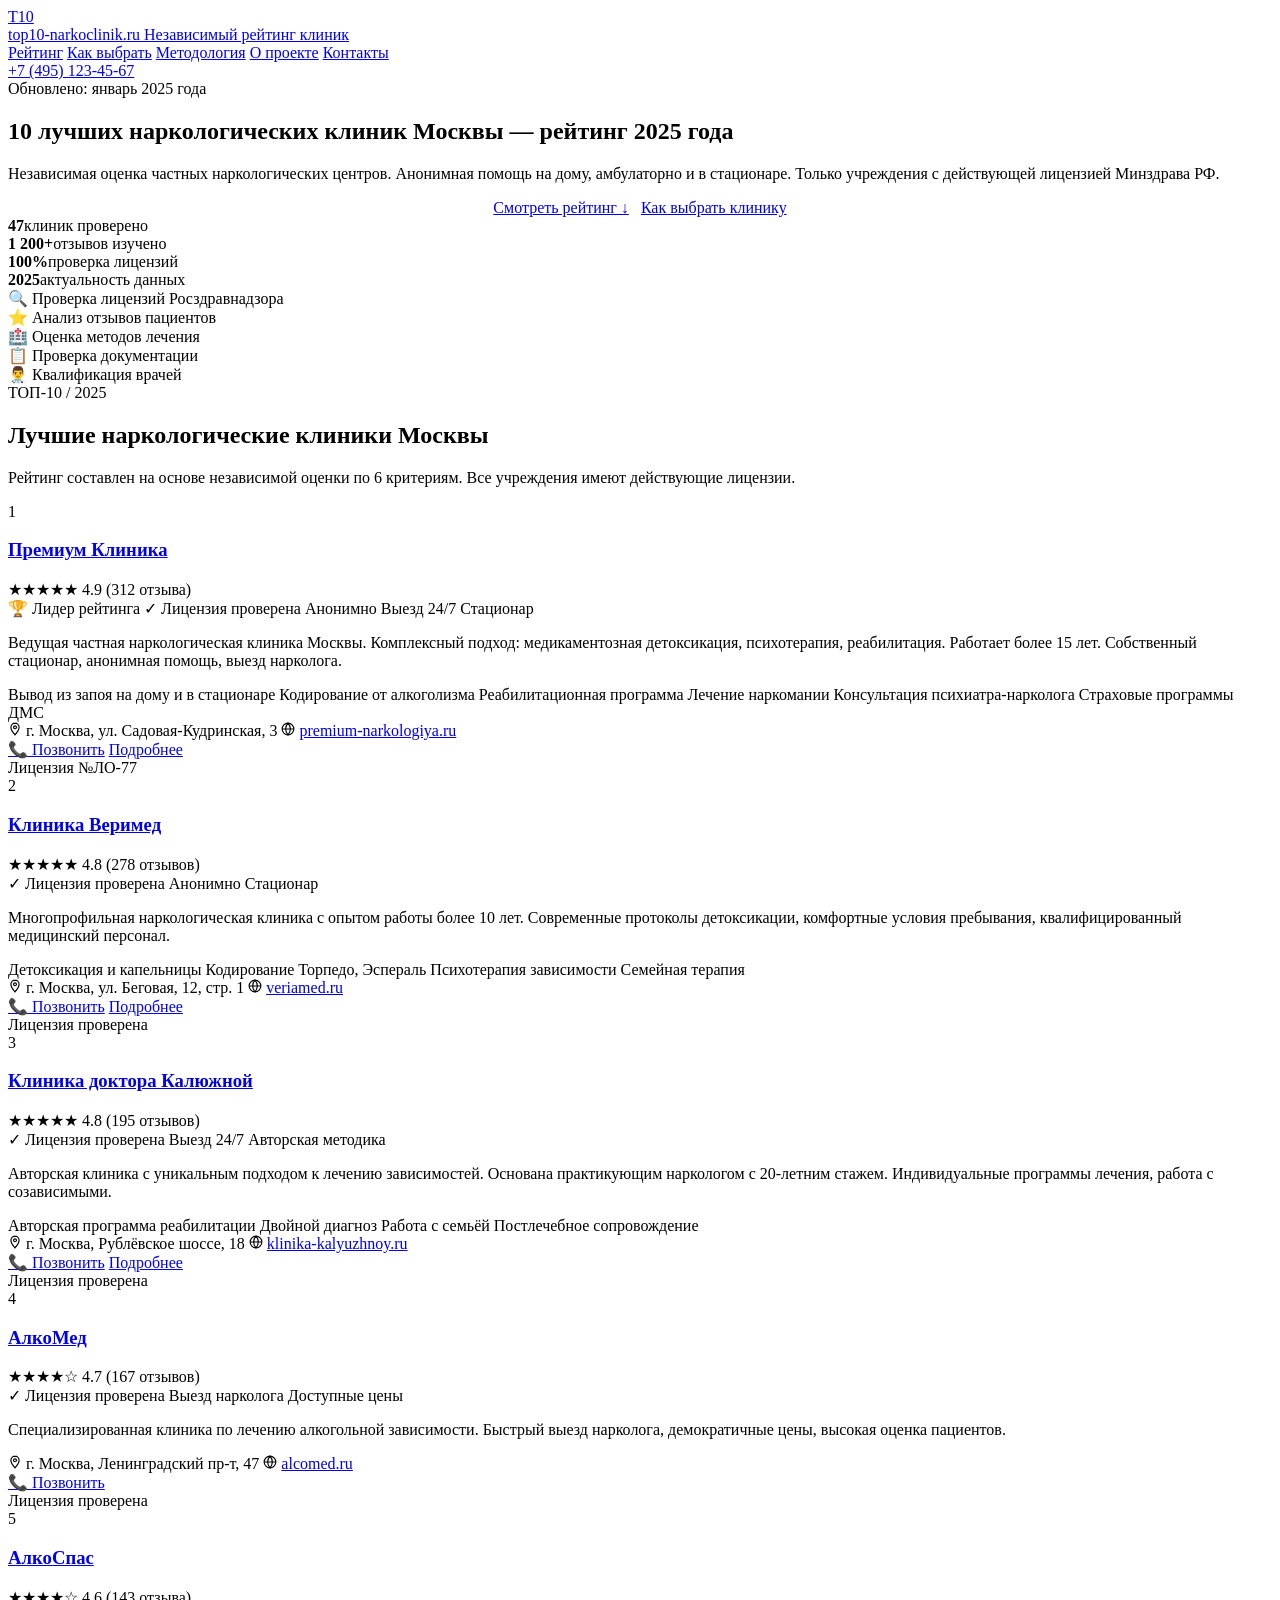
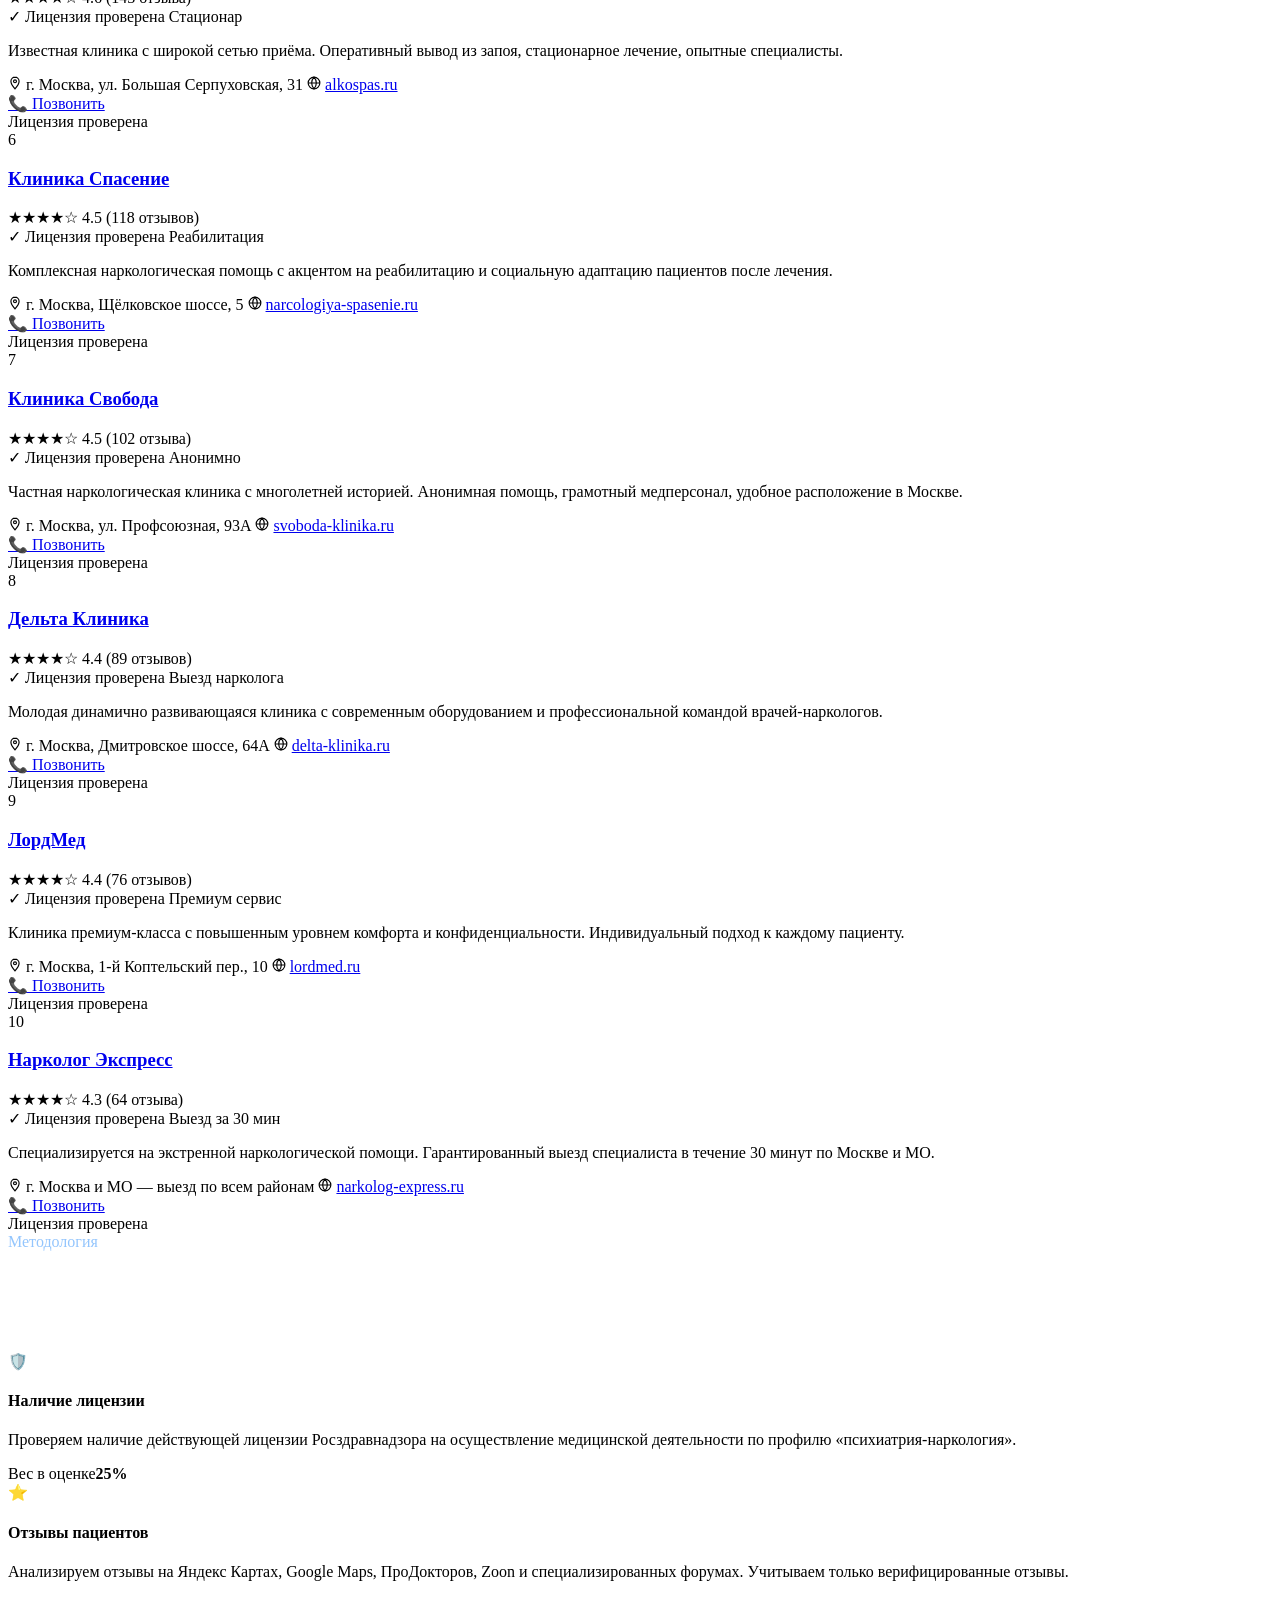
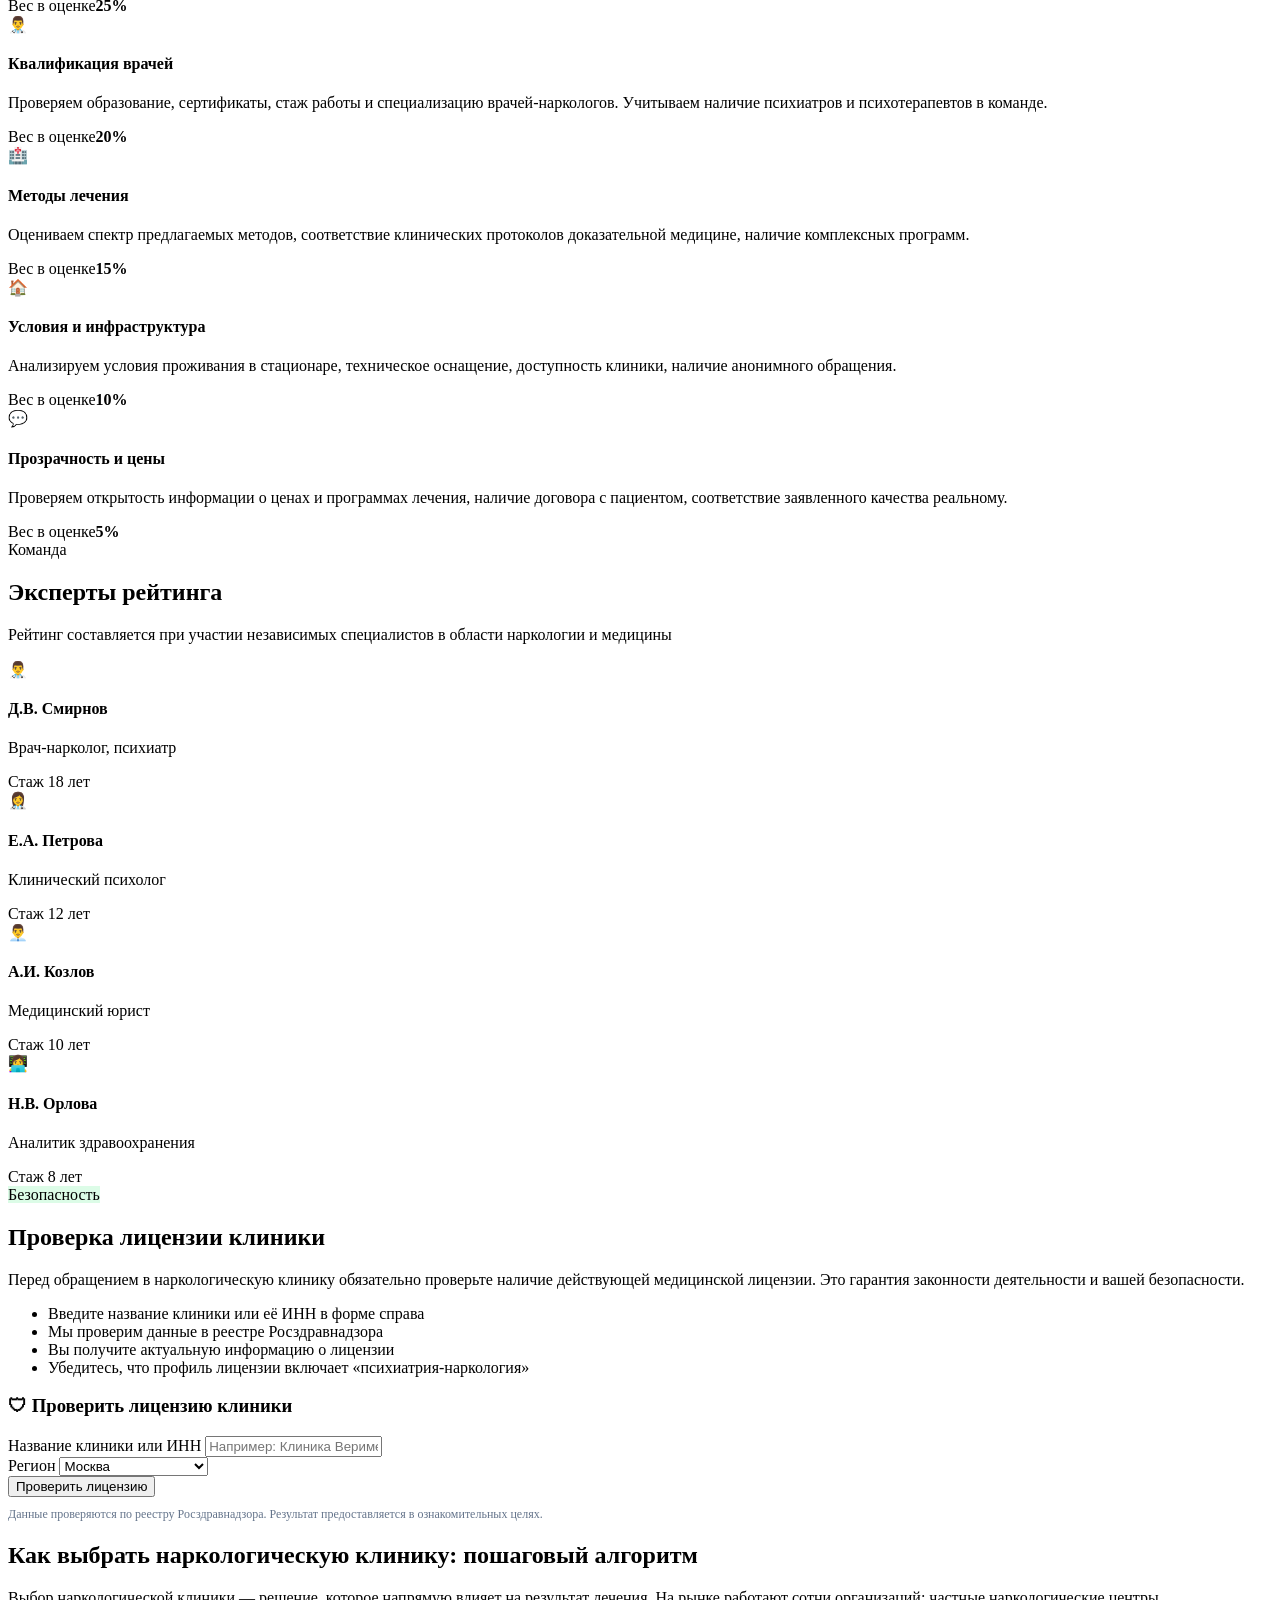
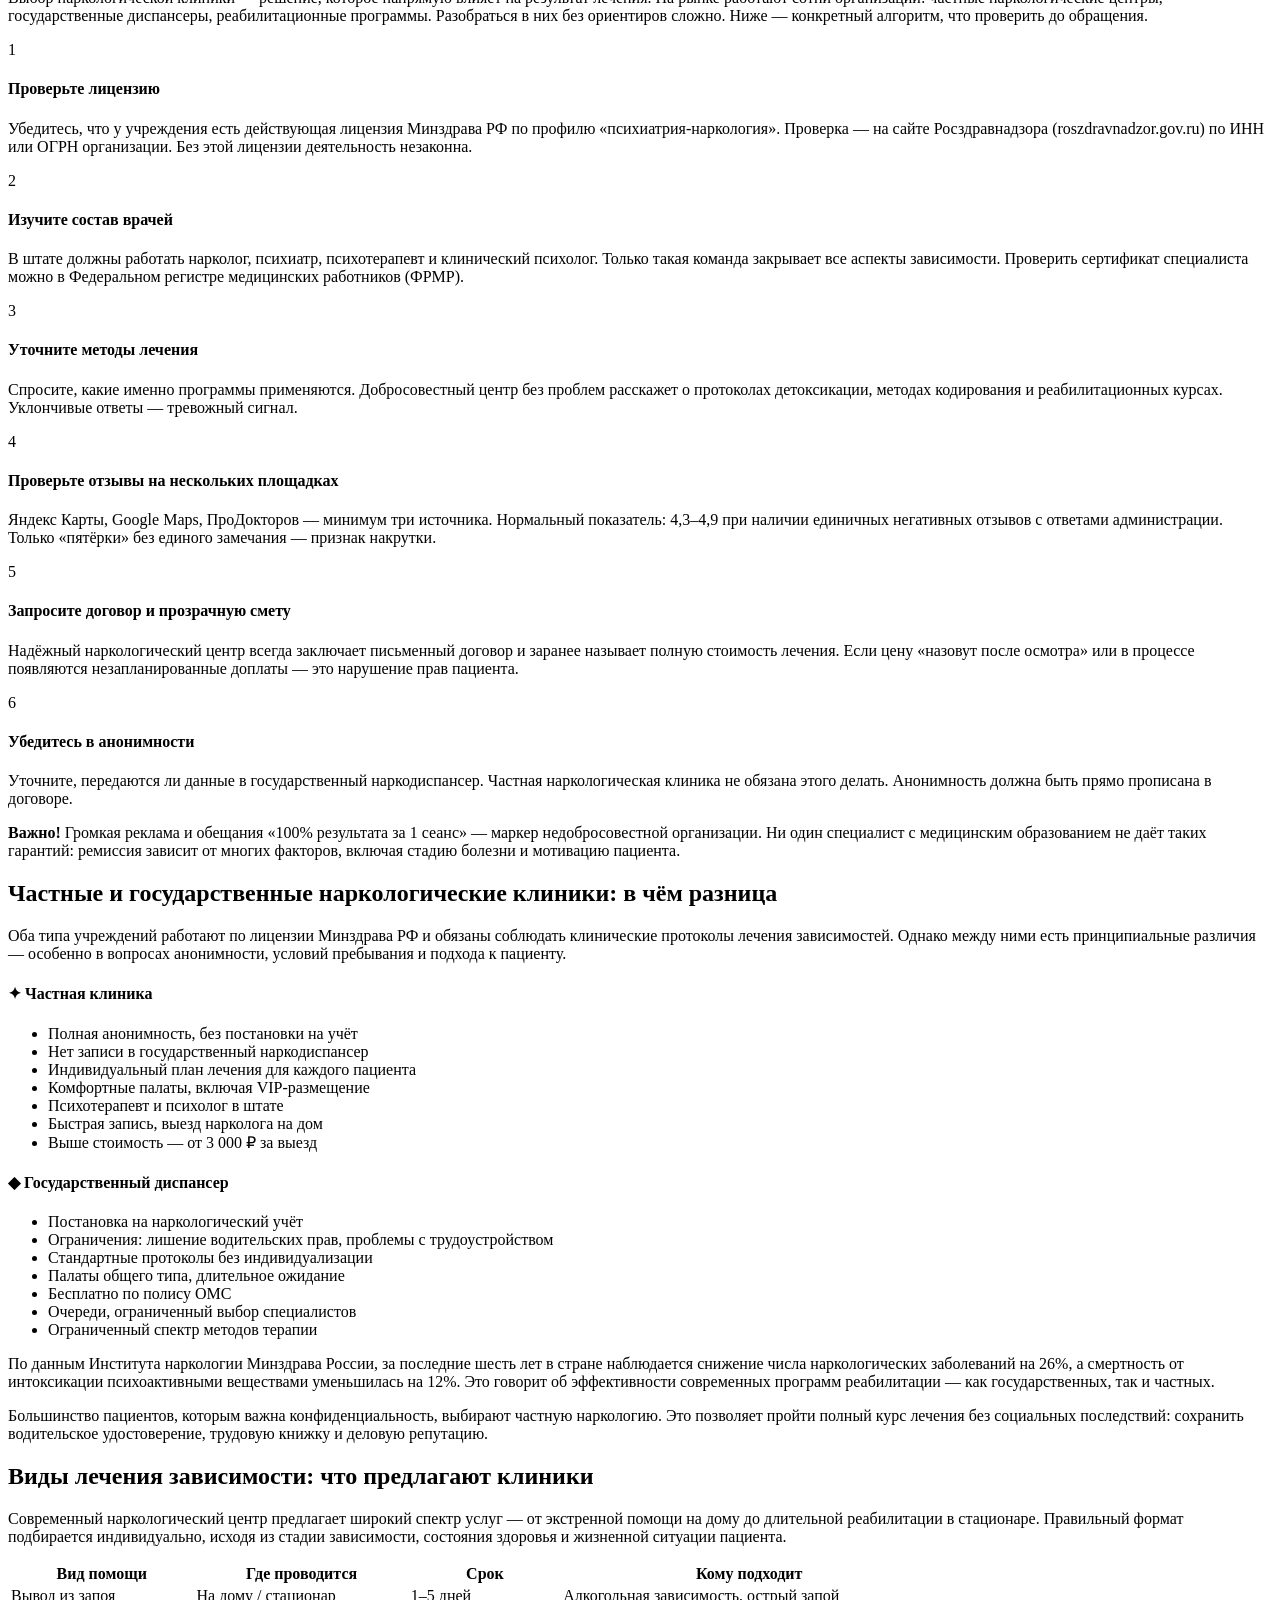
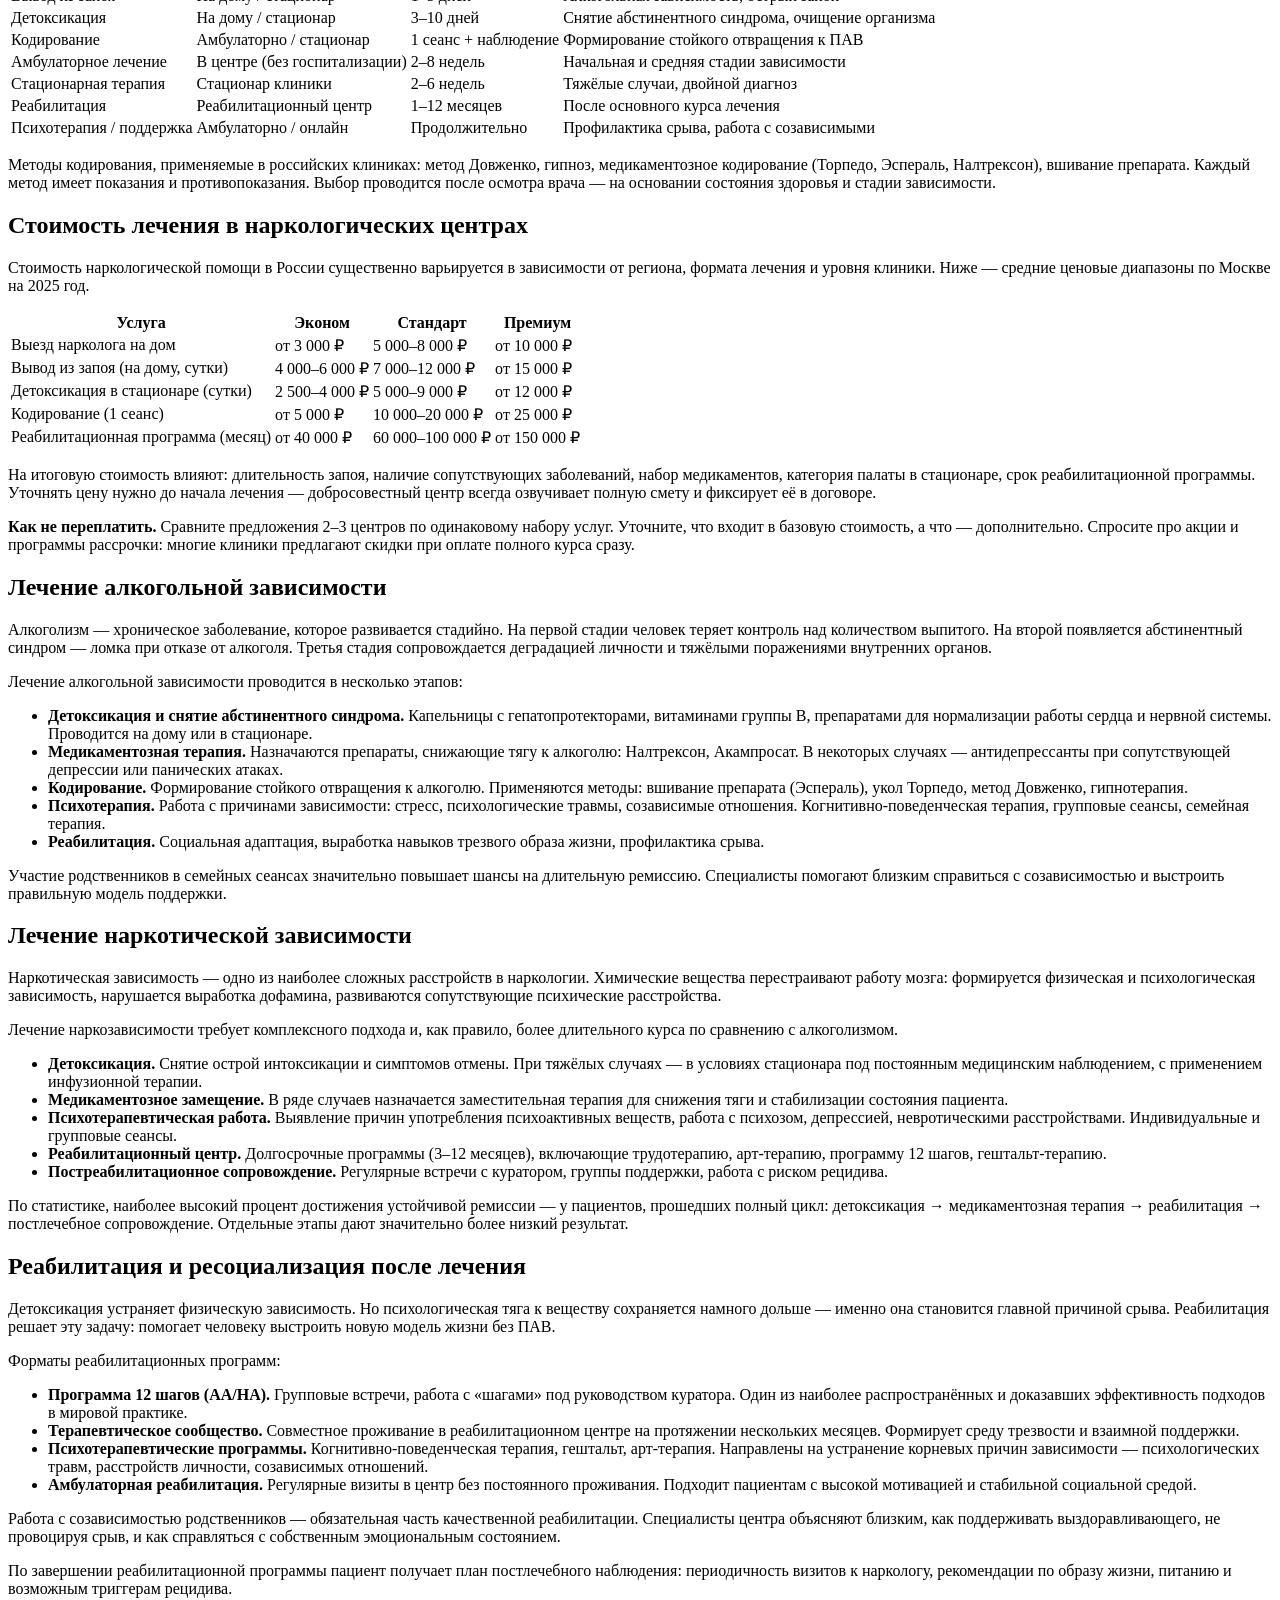
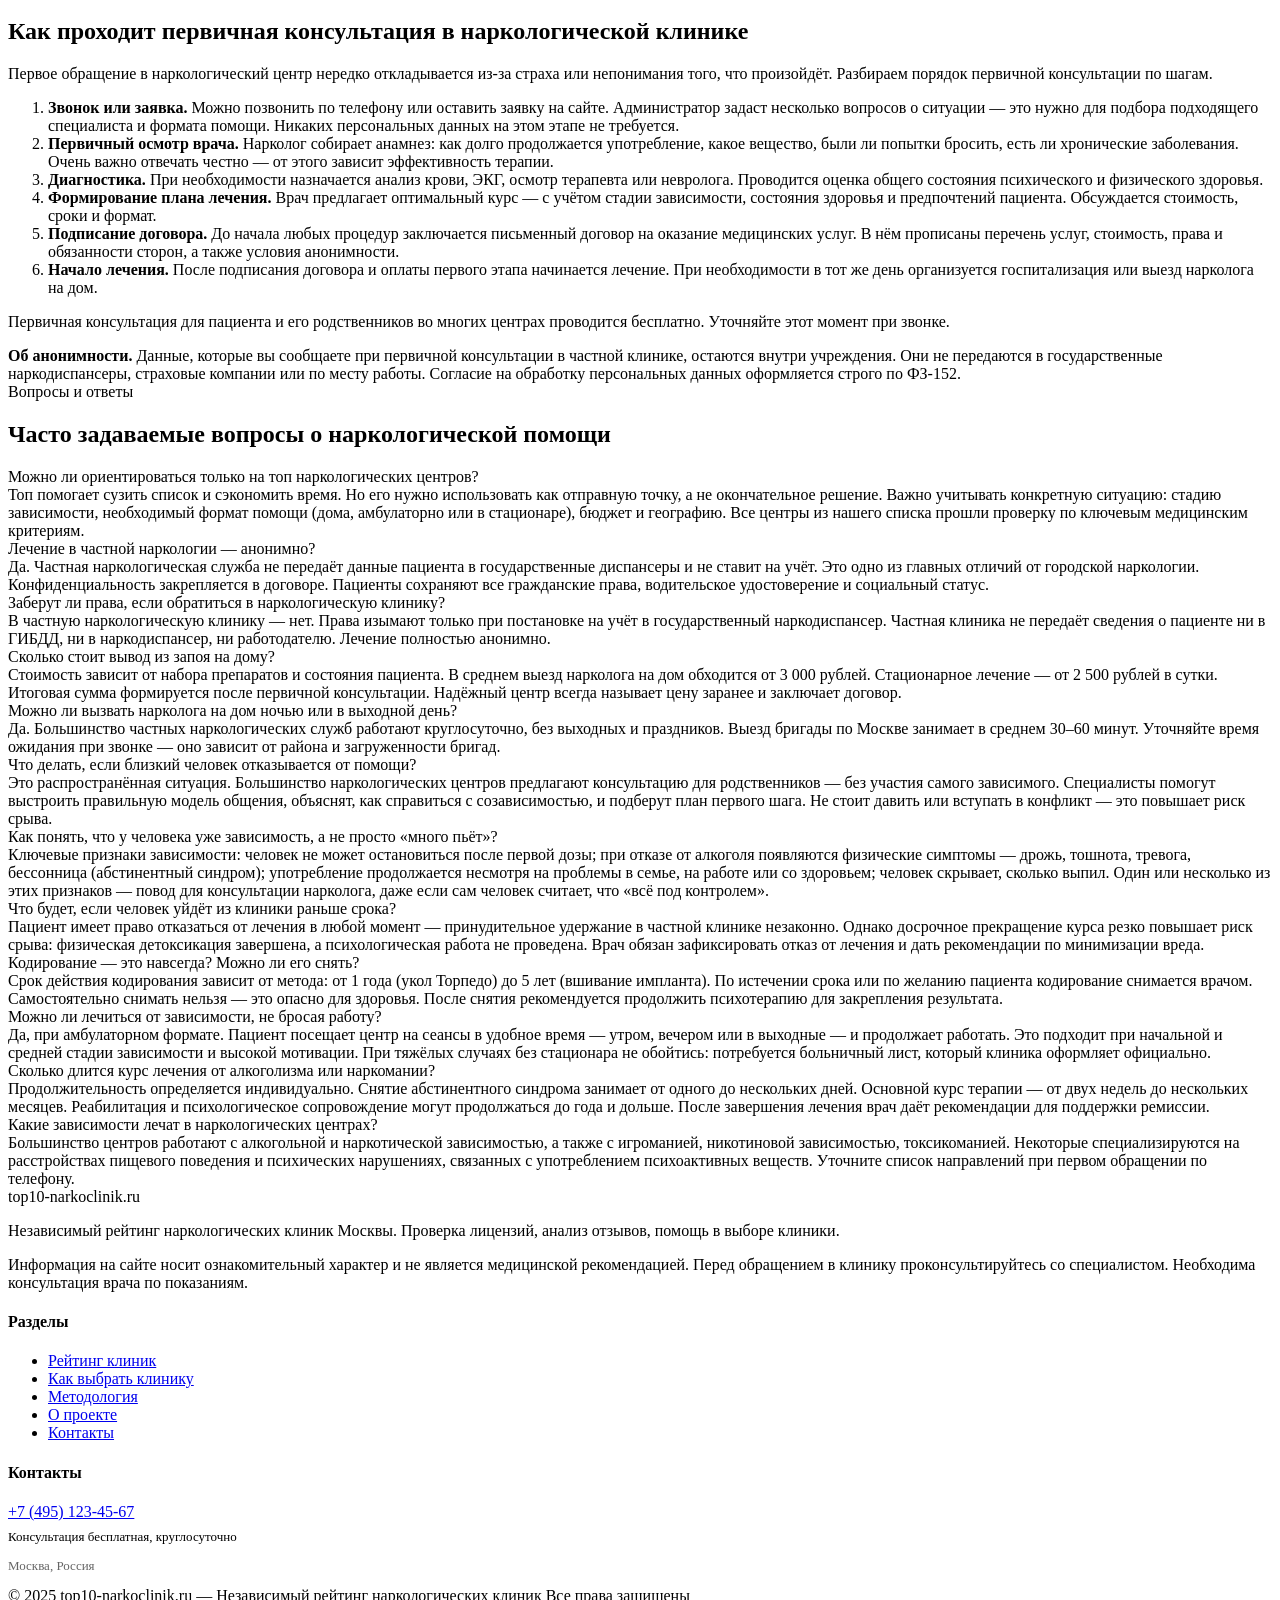
==== commit 65dbf6ca: "first commit" ====
--- a/index.html
+++ b/index.html
@@ -7,207 +7,6 @@
 <meta name="description" content="Клиник Москвы для лечения зависимости — в нашем топе только проверенные наркологические центры 2025 года. Рейтинг с ценами, адресами, отзывами пациентов. Анонимная помощь круглосуточно.">
 <meta name="keywords" content="лучшие наркологические клиники, рейтинг наркологических клиник, лучшие клиники лечения алкоголизма, лучшие частные наркологии, лучшие реабилитационные центры">
 <link rel="canonical" href="https://top10-narkoclinik.ru/">
-<link rel="stylesheet" href="./style/style.css">
-<script type="application/ld+json">
-{
-  "@context": "https://schema.org",
-  "@type": "ItemList",
-  "name": "ТОП-10 наркологических клиник Москвы",
-  "description": "Независимый рейтинг лучших наркологических клиник Москвы 2025 года",
-  "numberOfItems": 10,
-  "itemListElement": [
-    {"@type": "ListItem","position": 1,"name": "Премиум Клиника","url": "https://top10-narkoclinik.ru/"},
-    {"@type": "ListItem","position": 2,"name": "Клиника Веримед","url": "https://veriamed.ru/"},
-    {"@type": "ListItem","position": 3,"name": "Клиника доктора Калюжной","url": "https://top10-narkoclinik.ru/"}
-  ]
-}
-</script>
-<style>
-  :root {
-    --navy: #1a2744;
-    --navy-light: #243358;
-    --blue: #2563eb;
-    --blue-light: #3b82f6;
-    --accent: #16a34a;
-    --accent-light: #22c55e;
-    --gold: #d97706;
-    --gold-light: #f59e0b;
-    --bg: #f8fafc;
-    --bg-card: #ffffff;
-    --text: #1e293b;
-    --text-muted: #64748b;
-    --border: #e2e8f0;
-    --radius: 12px;
-    --shadow: 0 2px 16px rgba(0,0,0,0.08);
-    --shadow-hover: 0 8px 32px rgba(37,99,235,0.15);
-  }
-  *, *::before, *::after { box-sizing: border-box; margin: 0; padding: 0; }
-  html { scroll-behavior: smooth; }
-  body { font-family: 'Segoe UI', system-ui, -apple-system, sans-serif; background: var(--bg); color: var(--text); line-height: 1.6; }
-
-  /* HEADER */
-  header { background: var(--navy); color: #fff; padding: 0; position: sticky; top: 0; z-index: 100; box-shadow: 0 2px 12px rgba(0,0,0,0.2); }
-  .header-top { display: flex; align-items: center; justify-content: space-between; padding: 14px 24px; max-width: 1200px; margin: 0 auto; }
-  .logo { display: flex; align-items: center; gap: 10px; text-decoration: none; color: #fff; }
-  .logo-icon { width: 38px; height: 38px; background: var(--blue); border-radius: 8px; display: flex; align-items: center; justify-content: center; font-weight: 800; font-size: 18px; }
-  .logo-text { font-size: 17px; font-weight: 700; line-height: 1.2; }
-  .logo-text span { display: block; font-size: 11px; font-weight: 400; opacity: 0.7; }
-  nav { display: flex; gap: 6px; }
-  nav a { color: rgba(255,255,255,0.85); text-decoration: none; padding: 8px 14px; border-radius: 6px; font-size: 14px; transition: background 0.2s; }
-  nav a:hover, nav a.active { background: rgba(255,255,255,0.12); color: #fff; }
-  .header-phone { color: #fff; font-weight: 600; font-size: 15px; text-decoration: none; }
-  .header-phone:hover { color: var(--gold-light); }
-
-  /* HERO */
-  .hero { background: linear-gradient(135deg, var(--navy) 0%, var(--navy-light) 60%, #1e3a6e 100%); color: #fff; padding: 56px 24px 48px; text-align: center; }
-  .hero-inner { max-width: 820px; margin: 0 auto; }
-  .hero-badge { display: inline-flex; align-items: center; gap: 6px; background: rgba(255,255,255,0.12); border: 1px solid rgba(255,255,255,0.2); border-radius: 20px; padding: 5px 14px; font-size: 13px; margin-bottom: 20px; }
-  .hero-badge::before { content: '✓'; color: var(--accent-light); font-weight: 700; }
-  h1 { font-size: clamp(24px, 4vw, 40px); font-weight: 800; line-height: 1.2; margin-bottom: 16px; }
-  .hero-sub { font-size: 17px; opacity: 0.85; max-width: 620px; margin: 0 auto 28px; }
-  .hero-stats { display: flex; justify-content: center; gap: 32px; flex-wrap: wrap; margin-top: 32px; }
-  .hero-stat { text-align: center; }
-  .hero-stat strong { display: block; font-size: 28px; font-weight: 800; color: var(--gold-light); }
-  .hero-stat span { font-size: 13px; opacity: 0.75; }
-  .btn { display: inline-flex; align-items: center; gap: 8px; padding: 13px 28px; border-radius: 8px; font-weight: 600; font-size: 15px; text-decoration: none; transition: all 0.2s; cursor: pointer; border: none; }
-  .btn-primary { background: var(--blue); color: #fff; }
-  .btn-primary:hover { background: var(--blue-light); transform: translateY(-1px); box-shadow: var(--shadow-hover); }
-  .btn-outline { background: transparent; color: #fff; border: 2px solid rgba(255,255,255,0.4); }
-  .btn-outline:hover { border-color: #fff; background: rgba(255,255,255,0.08); }
-
-  /* CONTAINER */
-  .container { max-width: 1200px; margin: 0 auto; padding: 0 24px; }
-
-  /* METHODOLOGY STRIP */
-  .method-strip { background: #fff; border-bottom: 1px solid var(--border); padding: 18px 0; }
-  .method-items { display: flex; justify-content: center; gap: 40px; flex-wrap: wrap; }
-  .method-item { display: flex; align-items: center; gap: 10px; font-size: 14px; color: var(--text-muted); }
-  .method-item i { font-size: 20px; }
-
-  /* SECTION TITLES */
-  .section { padding: 56px 0; }
-  .section-header { text-align: center; margin-bottom: 40px; }
-  .section-header h2 { font-size: clamp(22px, 3vw, 32px); font-weight: 800; color: var(--navy); margin-bottom: 8px; }
-  .section-header p { color: var(--text-muted); font-size: 16px; max-width: 580px; margin: 0 auto; }
-  .eyebrow { display: inline-block; font-size: 12px; font-weight: 700; text-transform: uppercase; letter-spacing: 1.5px; color: var(--blue); background: #eff6ff; padding: 4px 12px; border-radius: 20px; margin-bottom: 10px; }
-
-  /* RATING CARDS */
-  .rating-list { display: flex; flex-direction: column; gap: 16px; }
-  .clinic-card { background: var(--bg-card); border: 1px solid var(--border); border-radius: var(--radius); padding: 24px; display: grid; grid-template-columns: 56px 1fr auto; gap: 20px; align-items: start; box-shadow: var(--shadow); transition: all 0.25s; position: relative; overflow: hidden; }
-  .clinic-card:hover { box-shadow: var(--shadow-hover); transform: translateY(-2px); border-color: #bfdbfe; }
-  .clinic-card.top1 { border-color: var(--gold); border-width: 2px; background: linear-gradient(to right, #fffbeb 0%, #fff 60%); }
-  .clinic-card.top1::before { content: 'ЛИДЕР РЕЙТИНГА'; position: absolute; top: 12px; right: -28px; background: var(--gold); color: #fff; font-size: 10px; font-weight: 700; padding: 3px 40px; transform: rotate(45deg); letter-spacing: 1px; }
-  .rank-badge { width: 52px; height: 52px; border-radius: 50%; display: flex; align-items: center; justify-content: center; font-size: 20px; font-weight: 800; flex-shrink: 0; }
-  .rank-1 { background: linear-gradient(135deg, #ffd700, #f59e0b); color: #7c2d12; }
-  .rank-2 { background: linear-gradient(135deg, #e2e8f0, #cbd5e1); color: #334155; }
-  .rank-3 { background: linear-gradient(135deg, #cd7c3c, #d97706); color: #fff; }
-  .rank-other { background: #f1f5f9; color: var(--text-muted); font-size: 16px; }
-  .clinic-info h3 { font-size: 18px; font-weight: 700; color: var(--navy); margin-bottom: 6px; }
-  .clinic-info h3 a { color: inherit; text-decoration: none; }
-  .clinic-info h3 a:hover { color: var(--blue); }
-  .stars { display: flex; gap: 2px; align-items: center; margin-bottom: 8px; }
-  .stars .s { color: var(--gold); font-size: 16px; }
-  .stars .score { font-weight: 700; font-size: 15px; color: var(--text); margin-left: 6px; }
-  .stars .cnt { font-size: 13px; color: var(--text-muted); margin-left: 4px; }
-  .tags { display: flex; flex-wrap: wrap; gap: 6px; margin-bottom: 10px; }
-  .tag { font-size: 12px; padding: 3px 10px; border-radius: 20px; background: #eff6ff; color: var(--blue); font-weight: 500; }
-  .tag.green { background: #f0fdf4; color: var(--accent); }
-  .tag.gold { background: #fffbeb; color: var(--gold); }
-  .clinic-desc { font-size: 14px; color: var(--text-muted); line-height: 1.6; }
-  .clinic-features { display: grid; grid-template-columns: 1fr 1fr; gap: 4px; margin-top: 10px; }
-  .clinic-feature { font-size: 13px; color: var(--text-muted); display: flex; align-items: center; gap: 5px; }
-  .clinic-feature::before { content: '✓'; color: var(--accent); font-weight: 700; flex-shrink: 0; }
-  .clinic-meta { display: flex; flex-wrap: wrap; gap: 14px; margin-top: 10px; }
-  .clinic-meta-item { display: flex; align-items: center; gap: 5px; font-size: 13px; color: var(--text-muted); }
-  .clinic-meta-item svg { flex-shrink: 0; }
-  .clinic-meta-item a { color: var(--blue); text-decoration: none; font-weight: 500; }
-  .clinic-meta-item a:hover { text-decoration: underline; }
-  .clinic-actions { display: flex; flex-direction: column; gap: 8px; align-items: flex-end; min-width: 160px; }
-  .btn-call { background: var(--accent); color: #fff; padding: 10px 20px; border-radius: 8px; font-size: 14px; font-weight: 600; text-decoration: none; text-align: center; transition: background 0.2s; }
-  .btn-call:hover { background: #15803d; }
-  .btn-detail { background: transparent; border: 1px solid var(--border); color: var(--text); padding: 9px 20px; border-radius: 8px; font-size: 13px; text-decoration: none; text-align: center; transition: all 0.2s; }
-  .btn-detail:hover { border-color: var(--blue); color: var(--blue); }
-  .license-badge { display: flex; align-items: center; gap: 5px; font-size: 12px; color: var(--accent); background: #f0fdf4; padding: 4px 10px; border-radius: 6px; font-weight: 500; }
-  .license-badge::before { content: '🛡'; }
-
-  /* METHODOLOGY */
-  .method-section { background: var(--navy); color: #fff; padding: 56px 0; }
-  .method-grid { display: grid; grid-template-columns: repeat(auto-fit, minmax(220px, 1fr)); gap: 24px; margin-top: 40px; }
-  .method-card { background: rgba(255,255,255,0.06); border: 1px solid rgba(255,255,255,0.1); border-radius: var(--radius); padding: 24px; }
-  .method-card .icon { font-size: 32px; margin-bottom: 12px; }
-  .method-card h4 { font-size: 16px; font-weight: 700; margin-bottom: 8px; }
-  .method-card p { font-size: 14px; opacity: 0.75; line-height: 1.6; }
-  .method-score { display: flex; justify-content: space-between; align-items: center; margin-top: 10px; padding-top: 10px; border-top: 1px solid rgba(255,255,255,0.1); }
-  .method-score span { font-size: 13px; opacity: 0.7; }
-  .method-score strong { color: var(--gold-light); }
-
-  /* EXPERTS */
-  .experts-grid { display: grid; grid-template-columns: repeat(auto-fit, minmax(200px, 1fr)); gap: 24px; }
-  .expert-card { background: #fff; border: 1px solid var(--border); border-radius: var(--radius); padding: 24px; text-align: center; box-shadow: var(--shadow); }
-  .expert-avatar { width: 72px; height: 72px; border-radius: 50%; background: linear-gradient(135deg, var(--blue), var(--navy)); display: flex; align-items: center; justify-content: center; font-size: 26px; margin: 0 auto 12px; }
-  .expert-card h4 { font-size: 15px; font-weight: 700; color: var(--navy); margin-bottom: 4px; }
-  .expert-card p { font-size: 13px; color: var(--text-muted); }
-  .expert-card .exp-tag { font-size: 12px; background: #eff6ff; color: var(--blue); padding: 3px 10px; border-radius: 20px; display: inline-block; margin-top: 8px; }
-
-  /* LICENSE CHECK */
-  .license-section { background: #f0fdf4; border-top: 3px solid var(--accent); border-bottom: 3px solid var(--accent); padding: 48px 0; }
-  .license-inner { display: grid; grid-template-columns: 1fr 1fr; gap: 48px; align-items: center; }
-  .license-text h2 { font-size: 26px; font-weight: 800; color: var(--navy); margin-bottom: 12px; }
-  .license-text p { color: var(--text-muted); margin-bottom: 20px; }
-  .license-steps { list-style: none; display: flex; flex-direction: column; gap: 12px; }
-  .license-steps li { display: flex; align-items: flex-start; gap: 12px; font-size: 14px; }
-  .license-steps li::before { content: attr(data-n); background: var(--accent); color: #fff; width: 24px; height: 24px; border-radius: 50%; display: flex; align-items: center; justify-content: center; font-size: 12px; font-weight: 700; flex-shrink: 0; }
-  .license-form { background: #fff; border: 1px solid #bbf7d0; border-radius: var(--radius); padding: 28px; box-shadow: var(--shadow); }
-  .license-form h3 { font-size: 18px; font-weight: 700; color: var(--navy); margin-bottom: 16px; }
-  .form-group { margin-bottom: 14px; }
-  .form-group label { display: block; font-size: 13px; font-weight: 600; color: var(--text); margin-bottom: 5px; }
-  .form-group input, .form-group select { width: 100%; padding: 10px 14px; border: 1px solid var(--border); border-radius: 8px; font-size: 14px; outline: none; transition: border-color 0.2s; }
-  .form-group input:focus, .form-group select:focus { border-color: var(--blue); }
-  .btn-green { background: var(--accent); color: #fff; width: 100%; padding: 12px; border-radius: 8px; font-size: 15px; font-weight: 600; border: none; cursor: pointer; transition: background 0.2s; }
-  .btn-green:hover { background: #15803d; }
-
-  /* SEO TEXT */
-  .seo-section { padding: 56px 0; background: #fff; }
-  .seo-inner { max-width: 860px; margin: 0 auto; }
-  .seo-inner h2 { font-size: 24px; font-weight: 800; color: var(--navy); margin-bottom: 16px; }
-  .seo-inner h3 { font-size: 18px; font-weight: 700; color: var(--navy); margin: 24px 0 10px; }
-  .seo-inner p { font-size: 15px; color: var(--text-muted); margin-bottom: 14px; line-height: 1.8; }
-  .seo-inner ul { padding-left: 20px; margin-bottom: 14px; }
-  .seo-inner ul li { font-size: 15px; color: var(--text-muted); margin-bottom: 6px; line-height: 1.7; }
-
-  /* FAQ */
-  .faq-list { max-width: 820px; margin: 0 auto; display: flex; flex-direction: column; gap: 12px; }
-  .faq-item { background: #fff; border: 1px solid var(--border); border-radius: var(--radius); overflow: hidden; }
-  .faq-q { padding: 18px 20px; font-weight: 600; font-size: 15px; cursor: pointer; display: flex; justify-content: space-between; align-items: center; color: var(--navy); }
-  .faq-q::after { content: '+'; font-size: 22px; color: var(--blue); transition: transform 0.2s; }
-  .faq-a { padding: 0 20px 16px; font-size: 14px; color: var(--text-muted); line-height: 1.7; border-top: 1px solid var(--border); margin-top: 0; padding-top: 14px; }
-
-  /* FOOTER */
-  footer { background: var(--navy); color: rgba(255,255,255,0.75); padding: 40px 0 24px; }
-  .footer-inner { display: grid; grid-template-columns: 2fr 1fr 1fr; gap: 40px; margin-bottom: 32px; }
-  .footer-logo { color: #fff; font-size: 17px; font-weight: 700; margin-bottom: 10px; }
-  footer p { font-size: 13px; line-height: 1.7; }
-  footer h4 { color: #fff; font-size: 14px; font-weight: 700; margin-bottom: 12px; }
-  footer ul { list-style: none; display: flex; flex-direction: column; gap: 8px; }
-  footer ul li a { color: rgba(255,255,255,0.65); text-decoration: none; font-size: 13px; }
-  footer ul li a:hover { color: #fff; }
-  .footer-bottom { border-top: 1px solid rgba(255,255,255,0.1); padding-top: 20px; display: flex; justify-content: space-between; align-items: center; font-size: 12px; flex-wrap: wrap; gap: 8px; }
-  .footer-phone { color: #fff; font-size: 18px; font-weight: 700; text-decoration: none; }
-  .disclaimer { font-size: 12px; opacity: 0.55; margin-top: 8px; max-width: 560px; line-height: 1.6; }
-
-  @media (max-width: 900px) {
-    .clinic-card { grid-template-columns: 48px 1fr; }
-    .clinic-actions { flex-direction: row; min-width: auto; grid-column: 1 / -1; }
-    .license-inner { grid-template-columns: 1fr; }
-    .footer-inner { grid-template-columns: 1fr 1fr; }
-    nav { display: none; }
-  }
-  @media (max-width: 600px) {
-    .clinic-features { grid-template-columns: 1fr; }
-    .footer-inner { grid-template-columns: 1fr; }
-    .hero-stats { gap: 20px; }
-  }
-</style>
 </head>
 <body>
 
@@ -748,51 +547,358 @@
 <section class="seo-section">
   <div class="container">
     <div class="seo-inner">
-      <h2>Как выбрать наркологический центр: на что обратить внимание</h2>
-      <p>Зависимость от алкоголя или наркотиков — серьёзная болезнь. Она требует комплексного лечения под наблюдением врача. Именно поэтому выбор медицинского центра так важен. Хорошая частная наркологическая помощь включает детоксикацию, медикаментозную терапию, психотерапевтическое сопровождение и реабилитацию.</p>
-
-      <h2>Что предоставляют частные наркологические центры</h2>
-      <p>Современный наркологический центр оказывает помощь при широком спектре зависимостей: алкогольной, наркотической, игромании, токсикомании. Лечение проводится на дому, амбулаторно и стационарно — в зависимости от состояния пациента и стадии заболевания.</p>
-      <p>Круглосуточный вызов специалиста на дом позволяет получить экстренную помощь в любое время суток. Это особенно важно при снятии абстинентного синдрома и симптомов похмелья, когда счёт идёт на часы.</p>
-
-      <h2>Форматы лечения: дома, амбулаторно, в стационаре</h2>
-      <p>В штате хорошего медицинского центра работают не только наркологи, но и психиатры, психотерапевты, клинические психологи. Разные специалисты закрывают разные аспекты зависимости — от физического восстановления до психологической реабилитации и работы с созависимостью.</p>
-
-      <p>Форматы помощи на дому, амбулаторно и в стационаре имеют свои особенности:</p>
+
+      <h2>Как выбрать наркологическую клинику: пошаговый алгоритм</h2>
+      <p>Выбор наркологической клиники — решение, которое напрямую влияет на результат лечения. На рынке работают сотни организаций: частные наркологические центры, государственные диспансеры, реабилитационные программы. Разобраться в них без ориентиров сложно. Ниже — конкретный алгоритм, что проверить до обращения.</p>
+
+      <div class="seo-steps">
+        <div class="seo-step">
+          <div class="seo-step-num">1</div>
+          <div class="seo-step-body">
+            <h4>Проверьте лицензию</h4>
+            <p>Убедитесь, что у учреждения есть действующая лицензия Минздрава РФ по профилю «психиатрия-наркология». Проверка — на сайте Росздравнадзора (roszdravnadzor.gov.ru) по ИНН или ОГРН организации. Без этой лицензии деятельность незаконна.</p>
+          </div>
+        </div>
+        <div class="seo-step">
+          <div class="seo-step-num">2</div>
+          <div class="seo-step-body">
+            <h4>Изучите состав врачей</h4>
+            <p>В штате должны работать нарколог, психиатр, психотерапевт и клинический психолог. Только такая команда закрывает все аспекты зависимости. Проверить сертификат специалиста можно в Федеральном регистре медицинских работников (ФРМР).</p>
+          </div>
+        </div>
+        <div class="seo-step">
+          <div class="seo-step-num">3</div>
+          <div class="seo-step-body">
+            <h4>Уточните методы лечения</h4>
+            <p>Спросите, какие именно программы применяются. Добросовестный центр без проблем расскажет о протоколах детоксикации, методах кодирования и реабилитационных курсах. Уклончивые ответы — тревожный сигнал.</p>
+          </div>
+        </div>
+        <div class="seo-step">
+          <div class="seo-step-num">4</div>
+          <div class="seo-step-body">
+            <h4>Проверьте отзывы на нескольких площадках</h4>
+            <p>Яндекс Карты, Google Maps, ПроДокторов — минимум три источника. Нормальный показатель: 4,3–4,9 при наличии единичных негативных отзывов с ответами администрации. Только «пятёрки» без единого замечания — признак накрутки.</p>
+          </div>
+        </div>
+        <div class="seo-step">
+          <div class="seo-step-num">5</div>
+          <div class="seo-step-body">
+            <h4>Запросите договор и прозрачную смету</h4>
+            <p>Надёжный наркологический центр всегда заключает письменный договор и заранее называет полную стоимость лечения. Если цену «назовут после осмотра» или в процессе появляются незапланированные доплаты — это нарушение прав пациента.</p>
+          </div>
+        </div>
+        <div class="seo-step">
+          <div class="seo-step-num">6</div>
+          <div class="seo-step-body">
+            <h4>Убедитесь в анонимности</h4>
+            <p>Уточните, передаются ли данные в государственный наркодиспансер. Частная наркологическая клиника не обязана этого делать. Анонимность должна быть прямо прописана в договоре.</p>
+          </div>
+        </div>
+      </div>
+
+      <div class="seo-note"><strong>Важно!</strong> Громкая реклама и обещания «100% результата за 1 сеанс» — маркер недобросовестной организации. Ни один специалист с медицинским образованием не даёт таких гарантий: ремиссия зависит от многих факторов, включая стадию болезни и мотивацию пациента.</div>
+
+      <h2>Частные и государственные наркологические клиники: в чём разница</h2>
+      <p>Оба типа учреждений работают по лицензии Минздрава РФ и обязаны соблюдать клинические протоколы лечения зависимостей. Однако между ними есть принципиальные различия — особенно в вопросах анонимности, условий пребывания и подхода к пациенту.</p>
+
+      <div class="compare-grid">
+        <div class="compare-card private">
+          <h4>✦ Частная клиника</h4>
+          <ul>
+            <li>Полная анонимность, без постановки на учёт</li>
+            <li>Нет записи в государственный наркодиспансер</li>
+            <li>Индивидуальный план лечения для каждого пациента</li>
+            <li>Комфортные палаты, включая VIP-размещение</li>
+            <li>Психотерапевт и психолог в штате</li>
+            <li>Быстрая запись, выезд нарколога на дом</li>
+            <li>Выше стоимость — от 3 000 ₽ за выезд</li>
+          </ul>
+        </div>
+        <div class="compare-card state">
+          <h4>◆ Государственный диспансер</h4>
+          <ul>
+            <li>Постановка на наркологический учёт</li>
+            <li>Ограничения: лишение водительских прав, проблемы с трудоустройством</li>
+            <li>Стандартные протоколы без индивидуализации</li>
+            <li>Палаты общего типа, длительное ожидание</li>
+            <li>Бесплатно по полису ОМС</li>
+            <li>Очереди, ограниченный выбор специалистов</li>
+            <li>Ограниченный спектр методов терапии</li>
+          </ul>
+        </div>
+      </div>
+
+      <p>По данным Института наркологии Минздрава России, за последние шесть лет в стране наблюдается снижение числа наркологических заболеваний на 26%, а смертность от интоксикации психоактивными веществами уменьшилась на 12%. Это говорит об эффективности современных программ реабилитации — как государственных, так и частных.</p>
+      <p>Большинство пациентов, которым важна конфиденциальность, выбирают частную наркологию. Это позволяет пройти полный курс лечения без социальных последствий: сохранить водительское удостоверение, трудовую книжку и деловую репутацию.</p>
+
+      <h2>Виды лечения зависимости: что предлагают клиники</h2>
+      <p>Современный наркологический центр предлагает широкий спектр услуг — от экстренной помощи на дому до длительной реабилитации в стационаре. Правильный формат подбирается индивидуально, исходя из стадии зависимости, состояния здоровья и жизненной ситуации пациента.</p>
+
+      <table class="seo-table">
+        <thead>
+          <tr>
+            <th>Вид помощи</th>
+            <th>Где проводится</th>
+            <th>Срок</th>
+            <th>Кому подходит</th>
+          </tr>
+        </thead>
+        <tbody>
+          <tr>
+            <td>Вывод из запоя</td>
+            <td>На дому / стационар</td>
+            <td>1–5 дней</td>
+            <td>Алкогольная зависимость, острый запой</td>
+          </tr>
+          <tr>
+            <td>Детоксикация</td>
+            <td>На дому / стационар</td>
+            <td>3–10 дней</td>
+            <td>Снятие абстинентного синдрома, очищение организма</td>
+          </tr>
+          <tr>
+            <td>Кодирование</td>
+            <td>Амбулаторно / стационар</td>
+            <td>1 сеанс + наблюдение</td>
+            <td>Формирование стойкого отвращения к ПАВ</td>
+          </tr>
+          <tr>
+            <td>Амбулаторное лечение</td>
+            <td>В центре (без госпитализации)</td>
+            <td>2–8 недель</td>
+            <td>Начальная и средняя стадии зависимости</td>
+          </tr>
+          <tr>
+            <td>Стационарная терапия</td>
+            <td>Стационар клиники</td>
+            <td>2–6 недель</td>
+            <td>Тяжёлые случаи, двойной диагноз</td>
+          </tr>
+          <tr>
+            <td>Реабилитация</td>
+            <td>Реабилитационный центр</td>
+            <td>1–12 месяцев</td>
+            <td>После основного курса лечения</td>
+          </tr>
+          <tr>
+            <td>Психотерапия / поддержка</td>
+            <td>Амбулаторно / онлайн</td>
+            <td>Продолжительно</td>
+            <td>Профилактика срыва, работа с созависимыми</td>
+          </tr>
+        </tbody>
+      </table>
+
+      <p>Методы кодирования, применяемые в российских клиниках: метод Довженко, гипноз, медикаментозное кодирование (Торпедо, Эспераль, Налтрексон), вшивание препарата. Каждый метод имеет показания и противопоказания. Выбор проводится после осмотра врача — на основании состояния здоровья и стадии зависимости.</p>
+
+      <h2>Стоимость лечения в наркологических центрах</h2>
+      <p>Стоимость наркологической помощи в России существенно варьируется в зависимости от региона, формата лечения и уровня клиники. Ниже — средние ценовые диапазоны по Москве на 2025 год.</p>
+
+      <table class="seo-table">
+        <thead>
+          <tr>
+            <th>Услуга</th>
+            <th>Эконом</th>
+            <th>Стандарт</th>
+            <th>Премиум</th>
+          </tr>
+        </thead>
+        <tbody>
+          <tr>
+            <td>Выезд нарколога на дом</td>
+            <td>от 3 000 ₽</td>
+            <td>5 000–8 000 ₽</td>
+            <td>от 10 000 ₽</td>
+          </tr>
+          <tr>
+            <td>Вывод из запоя (на дому, сутки)</td>
+            <td>4 000–6 000 ₽</td>
+            <td>7 000–12 000 ₽</td>
+            <td>от 15 000 ₽</td>
+          </tr>
+          <tr>
+            <td>Детоксикация в стационаре (сутки)</td>
+            <td>2 500–4 000 ₽</td>
+            <td>5 000–9 000 ₽</td>
+            <td>от 12 000 ₽</td>
+          </tr>
+          <tr>
+            <td>Кодирование (1 сеанс)</td>
+            <td>от 5 000 ₽</td>
+            <td>10 000–20 000 ₽</td>
+            <td>от 25 000 ₽</td>
+          </tr>
+          <tr>
+            <td>Реабилитационная программа (месяц)</td>
+            <td>от 40 000 ₽</td>
+            <td>60 000–100 000 ₽</td>
+            <td>от 150 000 ₽</td>
+          </tr>
+        </tbody>
+      </table>
+
+      <p>На итоговую стоимость влияют: длительность запоя, наличие сопутствующих заболеваний, набор медикаментов, категория палаты в стационаре, срок реабилитационной программы. Уточнять цену нужно до начала лечения — добросовестный центр всегда озвучивает полную смету и фиксирует её в договоре.</p>
+
+      <div class="seo-note"><strong>Как не переплатить.</strong> Сравните предложения 2–3 центров по одинаковому набору услуг. Уточните, что входит в базовую стоимость, а что — дополнительно. Спросите про акции и программы рассрочки: многие клиники предлагают скидки при оплате полного курса сразу.</div>
+
+      <h2>Лечение алкогольной зависимости</h2>
+      <p>Алкоголизм — хроническое заболевание, которое развивается стадийно. На первой стадии человек теряет контроль над количеством выпитого. На второй появляется абстинентный синдром — ломка при отказе от алкоголя. Третья стадия сопровождается деградацией личности и тяжёлыми поражениями внутренних органов.</p>
+      <p>Лечение алкогольной зависимости проводится в несколько этапов:</p>
       <ul>
-        <li><strong>Лечение на дому</strong> — подходит для снятия ломки и первичной детоксикации. Пациент остаётся в привычной обстановке. Ограничение: отсутствие круглосуточного наблюдения и риск срыва из-за окружения.</li>
-        <li><strong>Амбулаторный формат</strong> — позволяет сохранить привычный ритм жизни. Пациент посещает центр на сеансы терапии. Требует высокой самодисциплины и мотивации.</li>
-        <li><strong>Стационарное лечение</strong> — наиболее эффективная модель при сложных случаях зависимости. Пациент находится под постоянным наблюдением врачей. Предусмотрены палаты различных категорий комфортности: от стандарта до VIP.</li>
+        <li><strong>Детоксикация и снятие абстинентного синдрома.</strong> Капельницы с гепатопротекторами, витаминами группы B, препаратами для нормализации работы сердца и нервной системы. Проводится на дому или в стационаре.</li>
+        <li><strong>Медикаментозная терапия.</strong> Назначаются препараты, снижающие тягу к алкоголю: Налтрексон, Акампросат. В некоторых случаях — антидепрессанты при сопутствующей депрессии или панических атаках.</li>
+        <li><strong>Кодирование.</strong> Формирование стойкого отвращения к алкоголю. Применяются методы: вшивание препарата (Эспераль), укол Торпедо, метод Довженко, гипнотерапия.</li>
+        <li><strong>Психотерапия.</strong> Работа с причинами зависимости: стресс, психологические травмы, созависимые отношения. Когнитивно-поведенческая терапия, групповые сеансы, семейная терапия.</li>
+        <li><strong>Реабилитация.</strong> Социальная адаптация, выработка навыков трезвого образа жизни, профилактика срыва.</li>
       </ul>
-
-      <h2>Как проходит курс лечения</h2>
-      <p>Перед началом курса лечения врач собирает анамнез и проводит диагностику. Оцениваются общее состояние психического и физического здоровья, наличие сопутствующих заболеваний, стадия зависимости.</p>
-      <p>Сначала проходит детоксикация — комплекс процедур, который ускоряет выведение токсинов из организма и купирует абстинентный синдром, ломку. Затем начинается основной курс лечения. Его продолжительность определяется индивидуальными особенностями пациента. В среднем активная фаза занимает от нескольких дней до нескольких месяцев.</p>
-      <p>Применяются методы терапии с доказанной эффективностью: медикаментозное лечение, когнитивно-поведенческая психотерапия, кодировка. В некоторых случаях используют гипноз, метод Довженко, физиотерапию. Совокупное воздействие препаратов и психотерапевтической коррекции за короткий срок даёт положительным изменениям.</p>
-      <p>После завершения основного курса врач подбирает план дальнейшего наблюдения и даёт рекомендации, которые помогут вернуться к здоровому образу жизни и снизят риск рецидива.</p>
-
-      <h2>Роль близких в процессе выздоровления</h2>
-      <p>Участие родственников больного в семейных сеансах значительно повышает шансы зависимого на выздоровление. Пациентам с наркотической зависимостью помогают снять химическую интоксикацию, а в ходе реабилитации — выработать мотивацию на излечение и наладить отношения с близкими.</p>
-      <p>Если ваш близкий человек не соглашается обратиться за помощью, специалисты центра могут провести мотивационную консультацию для родственников. Задача хорошей службы — выстроить эффективную модель терапии и последующей реабилитации даже при самых сложных случаях.</p>
-
-      <h2>Реклама и громкие обещания: как не ошибиться</h2>
-      <p>Яркая реклама и громкие обещания не гарантируют качество лечения. Некоторые организации обещают «100% избавление от зависимости» или «результат за один день» — это тревожный сигнал. Ни один добросовестный врач не гарантирует полное выздоровление: ремиссия зависит от множества факторов.</p>
-      <p>Обратите внимание на следующие признаки надёжного наркологического центра:</p>
+      <p>Участие родственников в семейных сеансах значительно повышает шансы на длительную ремиссию. Специалисты помогают близким справиться с созависимостью и выстроить правильную модель поддержки.</p>
+
+      <h2>Лечение наркотической зависимости</h2>
+      <p>Наркотическая зависимость — одно из наиболее сложных расстройств в наркологии. Химические вещества перестраивают работу мозга: формируется физическая и психологическая зависимость, нарушается выработка дофамина, развиваются сопутствующие психические расстройства.</p>
+      <p>Лечение наркозависимости требует комплексного подхода и, как правило, более длительного курса по сравнению с алкоголизмом.</p>
       <ul>
-        <li>Действующая лицензия Минздрава РФ по профилю «психиатрия-наркология»</li>
-        <li>Прозрачное ценообразование и наличие договора с пациентом</li>
-        <li>Разные специалисты в штате: наркологи, психиатры, психологи</li>
-        <li>Положительная статистика по достижению ремиссии у пациентов</li>
-        <li>Отзывы, которые подтверждают реальные случаи выздоровления</li>
-        <li>Возможность подобрать оптимальный формат лечения под конкретную ситуацию</li>
+        <li><strong>Детоксикация.</strong> Снятие острой интоксикации и симптомов отмены. При тяжёлых случаях — в условиях стационара под постоянным медицинским наблюдением, с применением инфузионной терапии.</li>
+        <li><strong>Медикаментозное замещение.</strong> В ряде случаев назначается заместительная терапия для снижения тяги и стабилизации состояния пациента.</li>
+        <li><strong>Психотерапевтическая работа.</strong> Выявление причин употребления психоактивных веществ, работа с психозом, депрессией, невротическими расстройствами. Индивидуальные и групповые сеансы.</li>
+        <li><strong>Реабилитационный центр.</strong> Долгосрочные программы (3–12 месяцев), включающие трудотерапию, арт-терапию, программу 12 шагов, гештальт-терапию.</li>
+        <li><strong>Постреабилитационное сопровождение.</strong> Регулярные встречи с куратором, группы поддержки, работа с риском рецидива.</li>
       </ul>
-
-      <h2>Частная наркология: анонимность и отсутствие постановки на учёт</h2>
-      <p>Частная наркология предоставляет полную анонимность. Данные пациента не передаются в государственные структуры. Человек не ставится на учёт — это принципиальное отличие от городской наркологии. Можно ориентироваться на это как на главный критерий при выборе, если вопрос конфиденциальности стоит особо остро.</p>
-      <p>Интегративный всесторонний подход позволяет проработать все аспекты зависимости в отличие от сугубо физического восстановления в рамках одной лишь базовой терапии. Благодаря опытному врачебному составу, действенным методикам и тщательной проработке проблемы со всех сторон достигается успешная ресоциализация пациента.</p>
+      <p>По статистике, наиболее высокий процент достижения устойчивой ремиссии — у пациентов, прошедших полный цикл: детоксикация → медикаментозная терапия → реабилитация → постлечебное сопровождение. Отдельные этапы дают значительно более низкий результат.</p>
+
+      <h2>Реабилитация и ресоциализация после лечения</h2>
+      <p>Детоксикация устраняет физическую зависимость. Но психологическая тяга к веществу сохраняется намного дольше — именно она становится главной причиной срыва. Реабилитация решает эту задачу: помогает человеку выстроить новую модель жизни без ПАВ.</p>
+      <p>Форматы реабилитационных программ:</p>
+      <ul>
+        <li><strong>Программа 12 шагов (АА/НА).</strong> Групповые встречи, работа с «шагами» под руководством куратора. Один из наиболее распространённых и доказавших эффективность подходов в мировой практике.</li>
+        <li><strong>Терапевтическое сообщество.</strong> Совместное проживание в реабилитационном центре на протяжении нескольких месяцев. Формирует среду трезвости и взаимной поддержки.</li>
+        <li><strong>Психотерапевтические программы.</strong> Когнитивно-поведенческая терапия, гештальт, арт-терапия. Направлены на устранение корневых причин зависимости — психологических травм, расстройств личности, созависимых отношений.</li>
+        <li><strong>Амбулаторная реабилитация.</strong> Регулярные визиты в центр без постоянного проживания. Подходит пациентам с высокой мотивацией и стабильной социальной средой.</li>
+      </ul>
+      <p>Работа с созависимостью родственников — обязательная часть качественной реабилитации. Специалисты центра объясняют близким, как поддерживать выздоравливающего, не провоцируя срыв, и как справляться с собственным эмоциональным состоянием.</p>
+      <p>По завершении реабилитационной программы пациент получает план постлечебного наблюдения: периодичность визитов к наркологу, рекомендации по образу жизни, питанию и возможным триггерам рецидива.</p>
+
+      <h2>Как проходит первичная консультация в наркологической клинике</h2>
+      <p>Первое обращение в наркологический центр нередко откладывается из-за страха или непонимания того, что произойдёт. Разбираем порядок первичной консультации по шагам.</p>
+      <ol>
+        <li><strong>Звонок или заявка.</strong> Можно позвонить по телефону или оставить заявку на сайте. Администратор задаст несколько вопросов о ситуации — это нужно для подбора подходящего специалиста и формата помощи. Никаких персональных данных на этом этапе не требуется.</li>
+        <li><strong>Первичный осмотр врача.</strong> Нарколог собирает анамнез: как долго продолжается употребление, какое вещество, были ли попытки бросить, есть ли хронические заболевания. Очень важно отвечать честно — от этого зависит эффективность терапии.</li>
+        <li><strong>Диагностика.</strong> При необходимости назначается анализ крови, ЭКГ, осмотр терапевта или невролога. Проводится оценка общего состояния психического и физического здоровья.</li>
+        <li><strong>Формирование плана лечения.</strong> Врач предлагает оптимальный курс — с учётом стадии зависимости, состояния здоровья и предпочтений пациента. Обсуждается стоимость, сроки и формат.</li>
+        <li><strong>Подписание договора.</strong> До начала любых процедур заключается письменный договор на оказание медицинских услуг. В нём прописаны перечень услуг, стоимость, права и обязанности сторон, а также условия анонимности.</li>
+        <li><strong>Начало лечения.</strong> После подписания договора и оплаты первого этапа начинается лечение. При необходимости в тот же день организуется госпитализация или выезд нарколога на дом.</li>
+      </ol>
+      <p>Первичная консультация для пациента и его родственников во многих центрах проводится бесплатно. Уточняйте этот момент при звонке.</p>
+      <div class="seo-note"><strong>Об анонимности.</strong> Данные, которые вы сообщаете при первичной консультации в частной клинике, остаются внутри учреждения. Они не передаются в государственные наркодиспансеры, страховые компании или по месту работы. Согласие на обработку персональных данных оформляется строго по ФЗ-152.</div>
+
     </div>
   </div>
 </section>
+
+<!-- FAQ JSON-LD microdata -->
+<script type="application/ld+json">
+{
+  "@context": "https://schema.org",
+  "@type": "FAQPage",
+  "mainEntity": [
+    {
+      "@type": "Question",
+      "name": "Можно ли ориентироваться только на топ наркологических центров?",
+      "acceptedAnswer": {
+        "@type": "Answer",
+        "text": "Топ помогает сузить список и сэкономить время, но его нужно использовать как отправную точку, а не окончательное решение. Важно учитывать стадию зависимости, необходимый формат помощи (дома, амбулаторно или в стационаре), бюджет и географию. Все центры из нашего списка прошли проверку по ключевым медицинским критериям."
+      }
+    },
+    {
+      "@type": "Question",
+      "name": "Лечение в частной наркологии — анонимно?",
+      "acceptedAnswer": {
+        "@type": "Answer",
+        "text": "Да. Частная наркологическая служба не передаёт данные пациента в государственные диспансеры и не ставит на учёт. Конфиденциальность закрепляется в договоре. Пациенты сохраняют все гражданские права, водительское удостоверение и социальный статус."
+      }
+    },
+    {
+      "@type": "Question",
+      "name": "Сколько стоит вывод из запоя на дому?",
+      "acceptedAnswer": {
+        "@type": "Answer",
+        "text": "В среднем выезд нарколога на дом обходится от 3 000 рублей. Стационарное лечение — от 2 500 рублей в сутки. Итоговая сумма зависит от набора медикаментов и состояния пациента и уточняется до начала лечения."
+      }
+    },
+    {
+      "@type": "Question",
+      "name": "Что делать, если близкий человек отказывается от помощи?",
+      "acceptedAnswer": {
+        "@type": "Answer",
+        "text": "Большинство наркологических центров предлагают консультацию для родственников без участия самого зависимого. Специалисты помогут выстроить правильную модель общения и подобрать стратегию первого шага. Давить или вступать в конфликт не стоит — это повышает риск срыва."
+      }
+    },
+    {
+      "@type": "Question",
+      "name": "Сколько длится курс лечения от алкоголизма или наркомании?",
+      "acceptedAnswer": {
+        "@type": "Answer",
+        "text": "Снятие абстинентного синдрома занимает от 1 до нескольких дней. Основной курс терапии — от двух недель до нескольких месяцев. Реабилитация и психологическое сопровождение могут продолжаться до года и дольше."
+      }
+    },
+    {
+      "@type": "Question",
+      "name": "Какие зависимости лечат в наркологических центрах?",
+      "acceptedAnswer": {
+        "@type": "Answer",
+        "text": "Большинство центров работают с алкогольной и наркотической зависимостью, игроманией, никотиновой зависимостью и токсикоманией. Некоторые специализируются на расстройствах пищевого поведения и психических нарушениях, связанных с употреблением психоактивных веществ."
+      }
+    },
+    {
+      "@type": "Question",
+      "name": "Заберут ли права, если обратиться в наркологическую клинику?",
+      "acceptedAnswer": {
+        "@type": "Answer",
+        "text": "В частную наркологическую клинику — нет. Права изымают только при постановке на учёт в государственный наркодиспансер. Частная клиника не передаёт сведения о пациенте ни в ГИБДД, ни в наркодиспансер, ни работодателю. Лечение полностью анонимно."
+      }
+    },
+    {
+      "@type": "Question",
+      "name": "Можно ли вызвать нарколога на дом ночью или в выходной день?",
+      "acceptedAnswer": {
+        "@type": "Answer",
+        "text": "Да. Большинство частных наркологических служб работают круглосуточно, без выходных и праздников. Выезд бригады по Москве занимает в среднем 30–60 минут. Уточняйте время ожидания при звонке — оно зависит от района и загруженности бригад."
+      }
+    },
+    {
+      "@type": "Question",
+      "name": "Что будет, если человек уйдёт из клиники раньше срока?",
+      "acceptedAnswer": {
+        "@type": "Answer",
+        "text": "Пациент имеет право отказаться от лечения в любой момент — принудительное удержание в частной клинике незаконно. Однако досрочное прекращение курса резко повышает риск срыва: физическая детоксикация завершена, а психологическая работа не проведена. Если пациент хочет уйти, врач обязан зафиксировать отказ от лечения и дать рекомендации по минимизации вреда."
+      }
+    },
+    {
+      "@type": "Question",
+      "name": "Кодирование — это навсегда? Можно ли его снять?",
+      "acceptedAnswer": {
+        "@type": "Answer",
+        "text": "Срок действия кодирования зависит от метода: от 1 года (укол Торпедо) до 5 лет (вшивание импланта). По истечении срока или по желанию пациента кодирование снимается врачом. Самостоятельно снимать нельзя — это опасно для здоровья. После снятия рекомендуется продолжить психотерапию для закрепления результата."
+      }
+    },
+    {
+      "@type": "Question",
+      "name": "Можно ли лечиться от зависимости, не бросая работу?",
+      "acceptedAnswer": {
+        "@type": "Answer",
+        "text": "Да, при амбулаторном формате. Пациент посещает центр на сеансы в удобное время — утром, вечером или в выходные — и продолжает работать. Это подходит при начальной и средней стадии зависимости и высокой мотивации. При тяжёлых случаях без стационара не обойтись: потребуется больничный лист, который клиника оформляет официально."
+      }
+    },
+    {
+      "@type": "Question",
+      "name": "Как понять, что у человека уже зависимость, а не просто «много пьёт»?",
+      "acceptedAnswer": {
+        "@type": "Answer",
+        "text": "Ключевые признаки зависимости: человек не может остановиться после первой дозы; при отказе от алкоголя или вещества появляются физические симптомы — дрожь, тошнота, тревога, бессонница (абстинентный синдром); употребление продолжается несмотря на проблемы в семье, на работе или со здоровьем; человек скрывает, сколько выпил. Один или несколько из этих признаков — повод для консультации нарколога, даже если сам человек считает, что «всё под контролем»."
+      }
+    }
+  ]
+}
+</script>
 
 <!-- FAQ -->
 <section class="section" style="background:#fff;">
@@ -801,31 +907,92 @@
       <span class="eyebrow">Вопросы и ответы</span>
       <h2>Часто задаваемые вопросы о наркологической помощи</h2>
     </div>
-    <div class="faq-list">
-      <div class="faq-item">
-        <div class="faq-q">Можно ли ориентироваться только на топ наркологических центров?</div>
-        <div class="faq-a">Топ помогает сузить список и сэкономить время. Но его нужно использовать как отправную точку, а не окончательное решение. Важно учитывать конкретную ситуацию: стадию зависимости, необходимый формат помощи (дома, амбулаторно или в стационаре), бюджет и географию. Все центры из нашего списка прошли проверку по ключевым медицинским критериям.</div>
-      </div>
-      <div class="faq-item">
-        <div class="faq-q">Лечение в частной наркологии — анонимно?</div>
-        <div class="faq-a">Да. Частная наркологическая служба не передаёт данные пациента в государственные диспансеры и не ставит на учёт. Это одно из главных отличий от городской наркологии. Конфиденциальность закрепляется в договоре. Пациенты сохраняют все гражданские права и социальный статус.</div>
-      </div>
-      <div class="faq-item">
-        <div class="faq-q">Сколько стоит вывод из запоя на дому?</div>
-        <div class="faq-a">Стоимость зависит от набора препаратов и состояния пациента. В среднем выезд нарколога на дом обходится от 3 000 рублей. Стационарное лечение — от 2 500 рублей в сутки. Итоговая сумма формируется после первичной консультации. Обратите внимание: надёжный центр всегда называет цену заранее и заключает договор.</div>
-      </div>
-      <div class="faq-item">
-        <div class="faq-q">Что делать, если близкий человек отказывается от помощи?</div>
-        <div class="faq-a">Это распространённая ситуация. Большинство наркологических центров предлагают консультацию для родственников — без участия самого зависимого. Специалисты помогут выстроить правильную модель общения, объяснят, как справиться с созависимостью, и подберут план первого шага. Не стоит давить или вступать в конфликт — это повышает риск срыва.</div>
-      </div>
-      <div class="faq-item">
-        <div class="faq-q">Сколько длится курс лечения от алкоголизма или наркомании?</div>
-        <div class="faq-a">Продолжительность определяется индивидуально. Снятие абстинентного синдрома занимает от одного до нескольких дней. Основной курс терапии — от двух недель до нескольких месяцев. Реабилитация и психологическое сопровождение могут продолжаться до года и дольше. После завершения лечения врач даёт рекомендации для поддержки ремиссии.</div>
-      </div>
-      <div class="faq-item">
-        <div class="faq-q">Какие зависимости лечат в наркологических центрах?</div>
-        <div class="faq-a">Большинство центров работают с алкогольной и наркотической зависимостью, а также с игроманией, никотиновой зависимостью, токсикоманией. Некоторые специализируются на расстройствах пищевого поведения и психических нарушениях, связанных с употреблением психоактивных веществ. Уточните список направлений при первом обращении по телефону.</div>
-      </div>
+    <div class="faq-list" itemscope itemtype="https://schema.org/FAQPage">
+
+      <div class="faq-item" itemscope itemprop="mainEntity" itemtype="https://schema.org/Question">
+        <div class="faq-q" itemprop="name">Можно ли ориентироваться только на топ наркологических центров?</div>
+        <div class="faq-a" itemscope itemprop="acceptedAnswer" itemtype="https://schema.org/Answer">
+          <span itemprop="text">Топ помогает сузить список и сэкономить время. Но его нужно использовать как отправную точку, а не окончательное решение. Важно учитывать конкретную ситуацию: стадию зависимости, необходимый формат помощи (дома, амбулаторно или в стационаре), бюджет и географию. Все центры из нашего списка прошли проверку по ключевым медицинским критериям.</span>
+        </div>
+      </div>
+
+      <div class="faq-item" itemscope itemprop="mainEntity" itemtype="https://schema.org/Question">
+        <div class="faq-q" itemprop="name">Лечение в частной наркологии — анонимно?</div>
+        <div class="faq-a" itemscope itemprop="acceptedAnswer" itemtype="https://schema.org/Answer">
+          <span itemprop="text">Да. Частная наркологическая служба не передаёт данные пациента в государственные диспансеры и не ставит на учёт. Это одно из главных отличий от городской наркологии. Конфиденциальность закрепляется в договоре. Пациенты сохраняют все гражданские права, водительское удостоверение и социальный статус.</span>
+        </div>
+      </div>
+
+      <div class="faq-item" itemscope itemprop="mainEntity" itemtype="https://schema.org/Question">
+        <div class="faq-q" itemprop="name">Заберут ли права, если обратиться в наркологическую клинику?</div>
+        <div class="faq-a" itemscope itemprop="acceptedAnswer" itemtype="https://schema.org/Answer">
+          <span itemprop="text">В частную наркологическую клинику — нет. Права изымают только при постановке на учёт в государственный наркодиспансер. Частная клиника не передаёт сведения о пациенте ни в ГИБДД, ни в наркодиспансер, ни работодателю. Лечение полностью анонимно.</span>
+        </div>
+      </div>
+
+      <div class="faq-item" itemscope itemprop="mainEntity" itemtype="https://schema.org/Question">
+        <div class="faq-q" itemprop="name">Сколько стоит вывод из запоя на дому?</div>
+        <div class="faq-a" itemscope itemprop="acceptedAnswer" itemtype="https://schema.org/Answer">
+          <span itemprop="text">Стоимость зависит от набора препаратов и состояния пациента. В среднем выезд нарколога на дом обходится от 3 000 рублей. Стационарное лечение — от 2 500 рублей в сутки. Итоговая сумма формируется после первичной консультации. Надёжный центр всегда называет цену заранее и заключает договор.</span>
+        </div>
+      </div>
+
+      <div class="faq-item" itemscope itemprop="mainEntity" itemtype="https://schema.org/Question">
+        <div class="faq-q" itemprop="name">Можно ли вызвать нарколога на дом ночью или в выходной день?</div>
+        <div class="faq-a" itemscope itemprop="acceptedAnswer" itemtype="https://schema.org/Answer">
+          <span itemprop="text">Да. Большинство частных наркологических служб работают круглосуточно, без выходных и праздников. Выезд бригады по Москве занимает в среднем 30–60 минут. Уточняйте время ожидания при звонке — оно зависит от района и загруженности бригад.</span>
+        </div>
+      </div>
+
+      <div class="faq-item" itemscope itemprop="mainEntity" itemtype="https://schema.org/Question">
+        <div class="faq-q" itemprop="name">Что делать, если близкий человек отказывается от помощи?</div>
+        <div class="faq-a" itemscope itemprop="acceptedAnswer" itemtype="https://schema.org/Answer">
+          <span itemprop="text">Это распространённая ситуация. Большинство наркологических центров предлагают консультацию для родственников — без участия самого зависимого. Специалисты помогут выстроить правильную модель общения, объяснят, как справиться с созависимостью, и подберут план первого шага. Не стоит давить или вступать в конфликт — это повышает риск срыва.</span>
+        </div>
+      </div>
+
+      <div class="faq-item" itemscope itemprop="mainEntity" itemtype="https://schema.org/Question">
+        <div class="faq-q" itemprop="name">Как понять, что у человека уже зависимость, а не просто «много пьёт»?</div>
+        <div class="faq-a" itemscope itemprop="acceptedAnswer" itemtype="https://schema.org/Answer">
+          <span itemprop="text">Ключевые признаки зависимости: человек не может остановиться после первой дозы; при отказе от алкоголя появляются физические симптомы — дрожь, тошнота, тревога, бессонница (абстинентный синдром); употребление продолжается несмотря на проблемы в семье, на работе или со здоровьем; человек скрывает, сколько выпил. Один или несколько из этих признаков — повод для консультации нарколога, даже если сам человек считает, что «всё под контролем».</span>
+        </div>
+      </div>
+
+      <div class="faq-item" itemscope itemprop="mainEntity" itemtype="https://schema.org/Question">
+        <div class="faq-q" itemprop="name">Что будет, если человек уйдёт из клиники раньше срока?</div>
+        <div class="faq-a" itemscope itemprop="acceptedAnswer" itemtype="https://schema.org/Answer">
+          <span itemprop="text">Пациент имеет право отказаться от лечения в любой момент — принудительное удержание в частной клинике незаконно. Однако досрочное прекращение курса резко повышает риск срыва: физическая детоксикация завершена, а психологическая работа не проведена. Врач обязан зафиксировать отказ от лечения и дать рекомендации по минимизации вреда.</span>
+        </div>
+      </div>
+
+      <div class="faq-item" itemscope itemprop="mainEntity" itemtype="https://schema.org/Question">
+        <div class="faq-q" itemprop="name">Кодирование — это навсегда? Можно ли его снять?</div>
+        <div class="faq-a" itemscope itemprop="acceptedAnswer" itemtype="https://schema.org/Answer">
+          <span itemprop="text">Срок действия кодирования зависит от метода: от 1 года (укол Торпедо) до 5 лет (вшивание импланта). По истечении срока или по желанию пациента кодирование снимается врачом. Самостоятельно снимать нельзя — это опасно для здоровья. После снятия рекомендуется продолжить психотерапию для закрепления результата.</span>
+        </div>
+      </div>
+
+      <div class="faq-item" itemscope itemprop="mainEntity" itemtype="https://schema.org/Question">
+        <div class="faq-q" itemprop="name">Можно ли лечиться от зависимости, не бросая работу?</div>
+        <div class="faq-a" itemscope itemprop="acceptedAnswer" itemtype="https://schema.org/Answer">
+          <span itemprop="text">Да, при амбулаторном формате. Пациент посещает центр на сеансы в удобное время — утром, вечером или в выходные — и продолжает работать. Это подходит при начальной и средней стадии зависимости и высокой мотивации. При тяжёлых случаях без стационара не обойтись: потребуется больничный лист, который клиника оформляет официально.</span>
+        </div>
+      </div>
+
+      <div class="faq-item" itemscope itemprop="mainEntity" itemtype="https://schema.org/Question">
+        <div class="faq-q" itemprop="name">Сколько длится курс лечения от алкоголизма или наркомании?</div>
+        <div class="faq-a" itemscope itemprop="acceptedAnswer" itemtype="https://schema.org/Answer">
+          <span itemprop="text">Продолжительность определяется индивидуально. Снятие абстинентного синдрома занимает от одного до нескольких дней. Основной курс терапии — от двух недель до нескольких месяцев. Реабилитация и психологическое сопровождение могут продолжаться до года и дольше. После завершения лечения врач даёт рекомендации для поддержки ремиссии.</span>
+        </div>
+      </div>
+
+      <div class="faq-item" itemscope itemprop="mainEntity" itemtype="https://schema.org/Question">
+        <div class="faq-q" itemprop="name">Какие зависимости лечат в наркологических центрах?</div>
+        <div class="faq-a" itemscope itemprop="acceptedAnswer" itemtype="https://schema.org/Answer">
+          <span itemprop="text">Большинство центров работают с алкогольной и наркотической зависимостью, а также с игроманией, никотиновой зависимостью, токсикоманией. Некоторые специализируются на расстройствах пищевого поведения и психических нарушениях, связанных с употреблением психоактивных веществ. Уточните список направлений при первом обращении по телефону.</span>
+        </div>
+      </div>
+
     </div>
   </div>
 </section>
